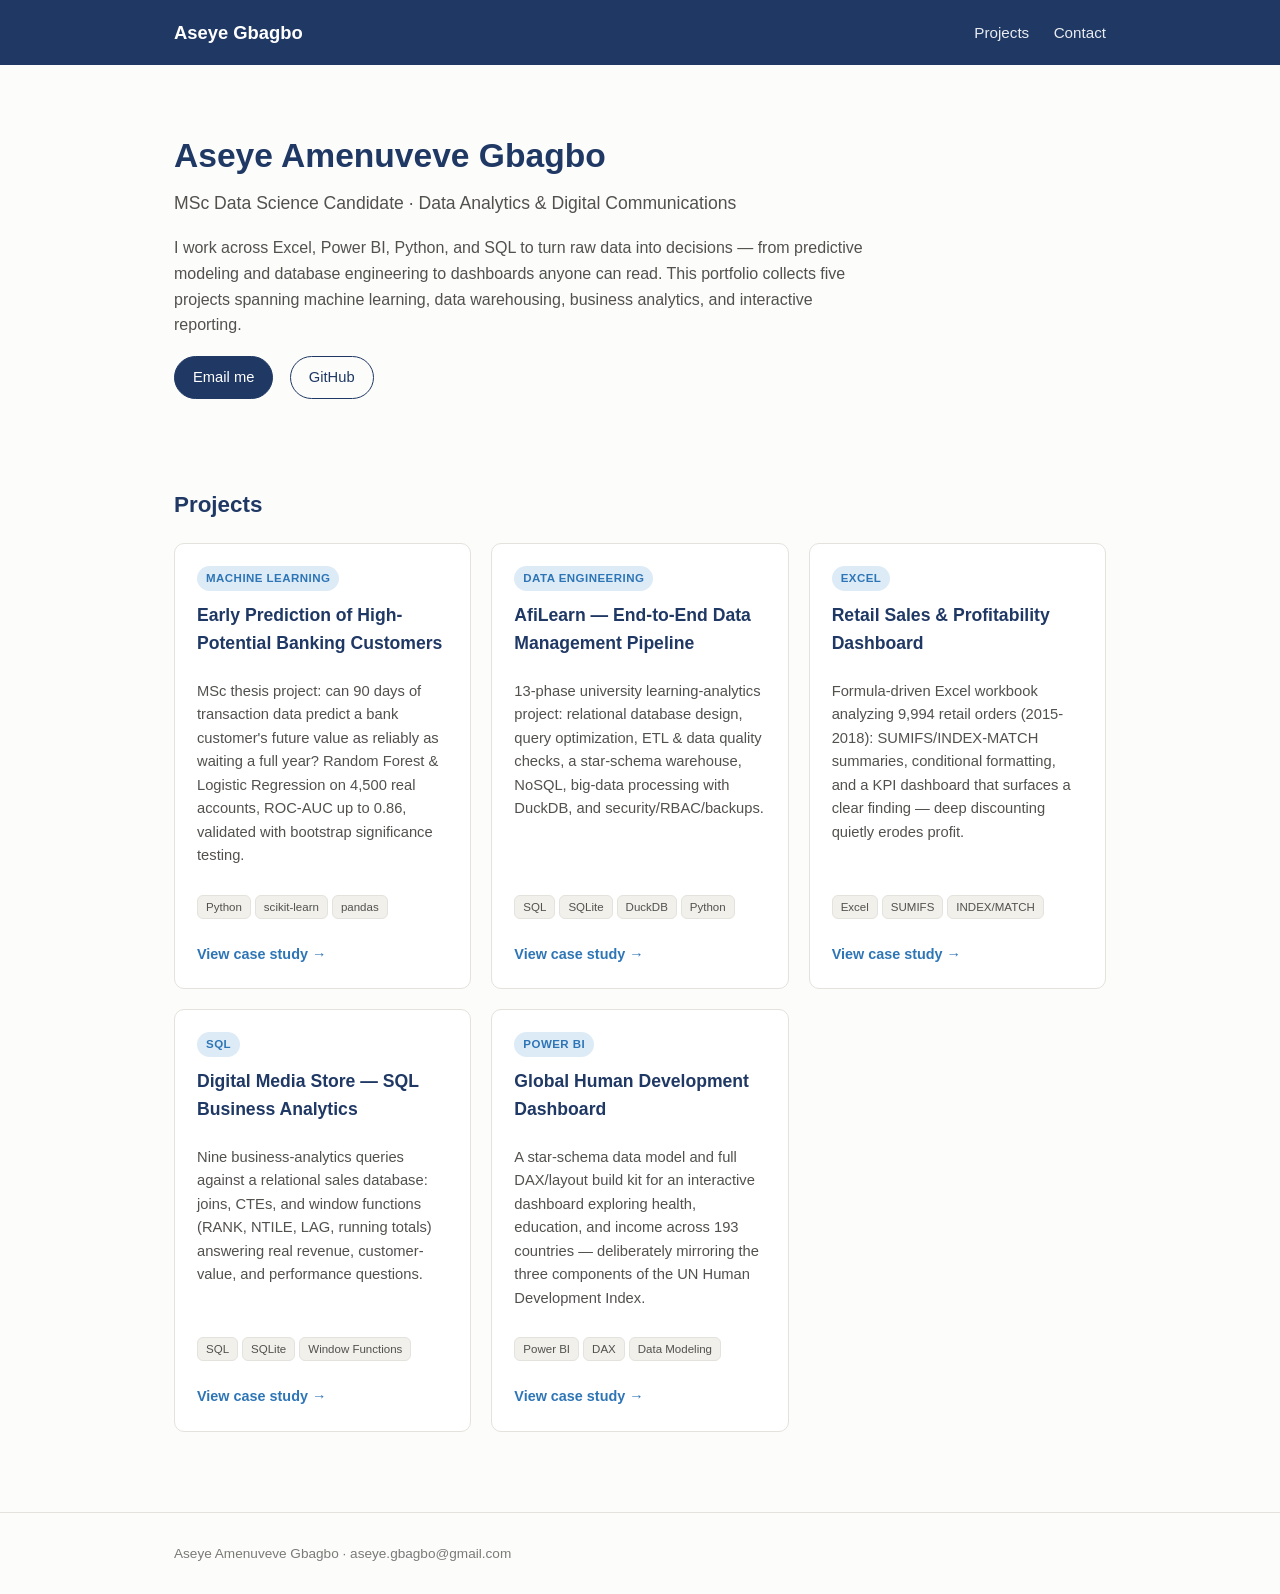
==== index.html @ aeea0f4e "Add files via upload Initial Portfolio" ====
<!DOCTYPE html>
<html lang="en">
<head>
<meta charset="UTF-8">
<meta name="viewport" content="width=device-width, initial-scale=1.0">
<title>Aseye Gbagbo — Data Analytics Portfolio</title>
<link rel="stylesheet" href="assets/style.css">
</head>
<body>

<header class="site-header">
  <div class="wrap">
    <a href="index.html" class="brand">Aseye Gbagbo</a>
    <nav>
      <a href="#projects">Projects</a>
      <a href="mailto:aseye.gbagbo@gmail.com">Contact</a>
    </nav>
  </div>
</header>

<div class="wrap">
  <section class="hero">
    <h1>Aseye Amenuveve Gbagbo</h1>
    <p class="subtitle">MSc Data Science Candidate · Data Analytics &amp; Digital Communications</p>
    <p class="lede">
      I work across Excel, Power BI, Python, and SQL to turn raw data into decisions —
      from predictive modeling and database engineering to dashboards anyone can read.
      This portfolio collects five projects spanning machine learning, data warehousing,
      business analytics, and interactive reporting.
    </p>
    <div class="links">
      <a class="primary" href="mailto:aseye.gbagbo@gmail.com">Email me</a>
      <a href="https://github.com/leesey15" target="_blank" rel="noopener">GitHub</a>
    </div>
  </section>

  <h2 class="section-title" id="projects">Projects</h2>
  <div class="project-grid">

    <a class="card" href="projects/msc-banking-prediction.html" style="text-decoration:none;">
      <span class="tag">Machine Learning</span>
      <h3>Early Prediction of High-Potential Banking Customers</h3>
      <p>MSc thesis project: can 90 days of transaction data predict a bank customer's future value as reliably as
      waiting a full year? Random Forest &amp; Logistic Regression on 4,500 real accounts, ROC-AUC up to 0.86,
      validated with bootstrap significance testing.</p>
      <div class="badges">
        <span class="badge">Python</span><span class="badge">scikit-learn</span><span class="badge">pandas</span>
      </div>
      <div class="cta">View case study →</div>
    </a>

    <a class="card" href="projects/afilearn-data-management.html" style="text-decoration:none;">
      <span class="tag">Data Engineering</span>
      <h3>AfiLearn — End-to-End Data Management Pipeline</h3>
      <p>13-phase university learning-analytics project: relational database design, query optimization, ETL
      &amp; data quality checks, a star-schema warehouse, NoSQL, big-data processing with DuckDB, and
      security/RBAC/backups.</p>
      <div class="badges">
        <span class="badge">SQL</span><span class="badge">SQLite</span><span class="badge">DuckDB</span><span class="badge">Python</span>
      </div>
      <div class="cta">View case study →</div>
    </a>

    <a class="card" href="projects/excel-retail-analysis.html" style="text-decoration:none;">
      <span class="tag">Excel</span>
      <h3>Retail Sales &amp; Profitability Dashboard</h3>
      <p>Formula-driven Excel workbook analyzing 9,994 retail orders (2015-2018): SUMIFS/INDEX-MATCH summaries,
      conditional formatting, and a KPI dashboard that surfaces a clear finding — deep discounting quietly
      erodes profit.</p>
      <div class="badges">
        <span class="badge">Excel</span><span class="badge">SUMIFS</span><span class="badge">INDEX/MATCH</span>
      </div>
      <div class="cta">View case study →</div>
    </a>

    <a class="card" href="projects/sql-chinook-analytics.html" style="text-decoration:none;">
      <span class="tag">SQL</span>
      <h3>Digital Media Store — SQL Business Analytics</h3>
      <p>Nine business-analytics queries against a relational sales database: joins, CTEs, and window functions
      (RANK, NTILE, LAG, running totals) answering real revenue, customer-value, and performance questions.</p>
      <div class="badges">
        <span class="badge">SQL</span><span class="badge">SQLite</span><span class="badge">Window Functions</span>
      </div>
      <div class="cta">View case study →</div>
    </a>

    <a class="card" href="projects/powerbi-development-dashboard.html" style="text-decoration:none;">
      <span class="tag">Power BI</span>
      <h3>Global Human Development Dashboard</h3>
      <p>A star-schema data model and full DAX/layout build kit for an interactive dashboard exploring health,
      education, and income across 193 countries — deliberately mirroring the three components of the UN
      Human Development Index.</p>
      <div class="badges">
        <span class="badge">Power BI</span><span class="badge">DAX</span><span class="badge">Data Modeling</span>
      </div>
      <div class="cta">View case study →</div>
    </a>

  </div>
</div>

<footer>
  <div class="wrap">
    Aseye Amenuveve Gbagbo · aseye.gbagbo@gmail.com
  </div>
</footer>

</body>
</html>
---- assets/style.css ----
:root {
  --navy: #1F3864;
  --blue: #2E75B6;
  --blue-light: #DDEBF7;
  --text-primary: #1a1a1a;
  --text-secondary: #52514e;
  --text-muted: #7a7a76;
  --surface: #fcfcfb;
  --surface-card: #ffffff;
  --border: #e4e2dc;
  --good: #1baf7a;
  --bad: #e34948;
  --radius: 10px;
  --max-width: 980px;
}

* { box-sizing: border-box; }

body {
  margin: 0;
  font-family: -apple-system, BlinkMacSystemFont, "Segoe UI", Arial, sans-serif;
  color: var(--text-primary);
  background: var(--surface);
  line-height: 1.6;
}

a { color: var(--blue); text-decoration: none; }
a:hover { text-decoration: underline; }

.wrap { max-width: var(--max-width); margin: 0 auto; padding: 0 24px; }

/* ---- Header / nav ---- */
header.site-header {
  background: var(--navy);
  color: white;
  padding: 18px 0;
}
header.site-header .wrap { display: flex; justify-content: space-between; align-items: center; flex-wrap: wrap; gap: 10px; }
header.site-header a { color: white; }
header.site-header .brand { font-weight: 700; font-size: 1.15rem; }
header.site-header nav a { margin-left: 20px; font-size: 0.95rem; opacity: 0.9; }
header.site-header nav a:hover { opacity: 1; text-decoration: none; border-bottom: 2px solid white; }

/* ---- Hero ---- */
.hero { padding: 64px 0 40px; }
.hero h1 { font-size: 2.1rem; margin: 0 0 6px; color: var(--navy); }
.hero .subtitle { font-size: 1.1rem; color: var(--text-secondary); margin: 0 0 18px; }
.hero p.lede { max-width: 700px; color: var(--text-secondary); }
.hero .links { margin-top: 18px; }
.hero .links a {
  display: inline-block; margin-right: 12px; padding: 9px 18px;
  border: 1px solid var(--navy); border-radius: 999px; font-size: 0.92rem; color: var(--navy);
}
.hero .links a.primary { background: var(--navy); color: white; }
.hero .links a:hover { text-decoration: none; opacity: 0.85; }

/* ---- Section titles ---- */
.section-title { font-size: 1.4rem; color: var(--navy); margin: 48px 0 20px; }

/* ---- Project cards grid ---- */
.project-grid { display: grid; grid-template-columns: repeat(auto-fit, minmax(280px, 1fr)); gap: 20px; padding-bottom: 40px; }
.card {
  background: var(--surface-card); border: 1px solid var(--border); border-radius: var(--radius);
  padding: 22px; display: flex; flex-direction: column; transition: box-shadow .15s, transform .15s;
}
.card:hover { box-shadow: 0 6px 20px rgba(31,56,100,0.12); transform: translateY(-2px); }
.card .tag { display: inline-block; font-size: 0.72rem; font-weight: 700; letter-spacing: 0.04em; text-transform: uppercase;
  color: var(--blue); background: var(--blue-light); padding: 3px 9px; border-radius: 999px; margin-bottom: 10px; width: fit-content; }
.card h3 { margin: 0 0 8px; font-size: 1.1rem; color: var(--navy); }
.card p { color: var(--text-secondary); font-size: 0.92rem; flex-grow: 1; }
.card .badges { margin: 10px 0; }
.card .badge { display: inline-block; font-size: 0.72rem; color: var(--text-secondary); background: #f1f0eb;
  border: 1px solid var(--border); border-radius: 6px; padding: 2px 8px; margin: 2px 4px 2px 0; }
.card .cta { margin-top: 12px; font-size: 0.9rem; font-weight: 600; }

/* ---- Project detail pages ---- */
main.project { padding: 40px 0 60px; }
main.project .back { display: inline-block; margin-bottom: 20px; font-size: 0.9rem; }
main.project h1 { color: var(--navy); font-size: 1.9rem; margin-bottom: 6px; }
main.project .meta { color: var(--text-muted); font-size: 0.92rem; margin-bottom: 24px; }
main.project .badges { margin-bottom: 24px; }
main.project .badge { display: inline-block; font-size: 0.78rem; color: var(--navy); background: var(--blue-light);
  border-radius: 6px; padding: 4px 10px; margin: 3px 6px 3px 0; font-weight: 600; }
main.project h2 { color: var(--navy); font-size: 1.25rem; margin-top: 36px; }
main.project img.figure { max-width: 100%; border: 1px solid var(--border); border-radius: 8px; margin: 14px 0; }
main.project .callout {
  background: var(--blue-light); border-left: 4px solid var(--blue); padding: 14px 18px; border-radius: 6px;
  margin: 20px 0; color: #1a3a5c; font-size: 0.95rem;
}
main.project .callout.warn { background: #fdecea; border-left-color: var(--bad); color: #7a2020; }
main.project table { border-collapse: collapse; width: 100%; margin: 16px 0; font-size: 0.88rem; }
main.project th, main.project td { border: 1px solid var(--border); padding: 7px 10px; text-align: left; }
main.project th { background: var(--navy); color: white; font-weight: 600; }
main.project tr:nth-child(even) td { background: #f7f7f5; }
main.project ul, main.project ol { color: var(--text-secondary); }
main.project code { background: #f1f0eb; padding: 1px 6px; border-radius: 4px; font-size: 0.85em; }
main.project pre { background: #1a1a19; color: #e8e6df; padding: 16px; border-radius: 8px; overflow-x: auto; font-size: 0.82rem; }
main.project pre code { background: none; color: inherit; padding: 0; }
.kpi-row { display: grid; grid-template-columns: repeat(auto-fit, minmax(140px, 1fr)); gap: 12px; margin: 20px 0; }
.kpi { background: var(--surface-card); border: 1px solid var(--border); border-radius: 8px; padding: 14px; text-align: center; }
.kpi .num { font-size: 1.5rem; font-weight: 700; color: var(--blue); }
.kpi .label { font-size: 0.78rem; color: var(--text-muted); }

footer { border-top: 1px solid var(--border); padding: 30px 0; margin-top: 40px; color: var(--text-muted); font-size: 0.85rem; }
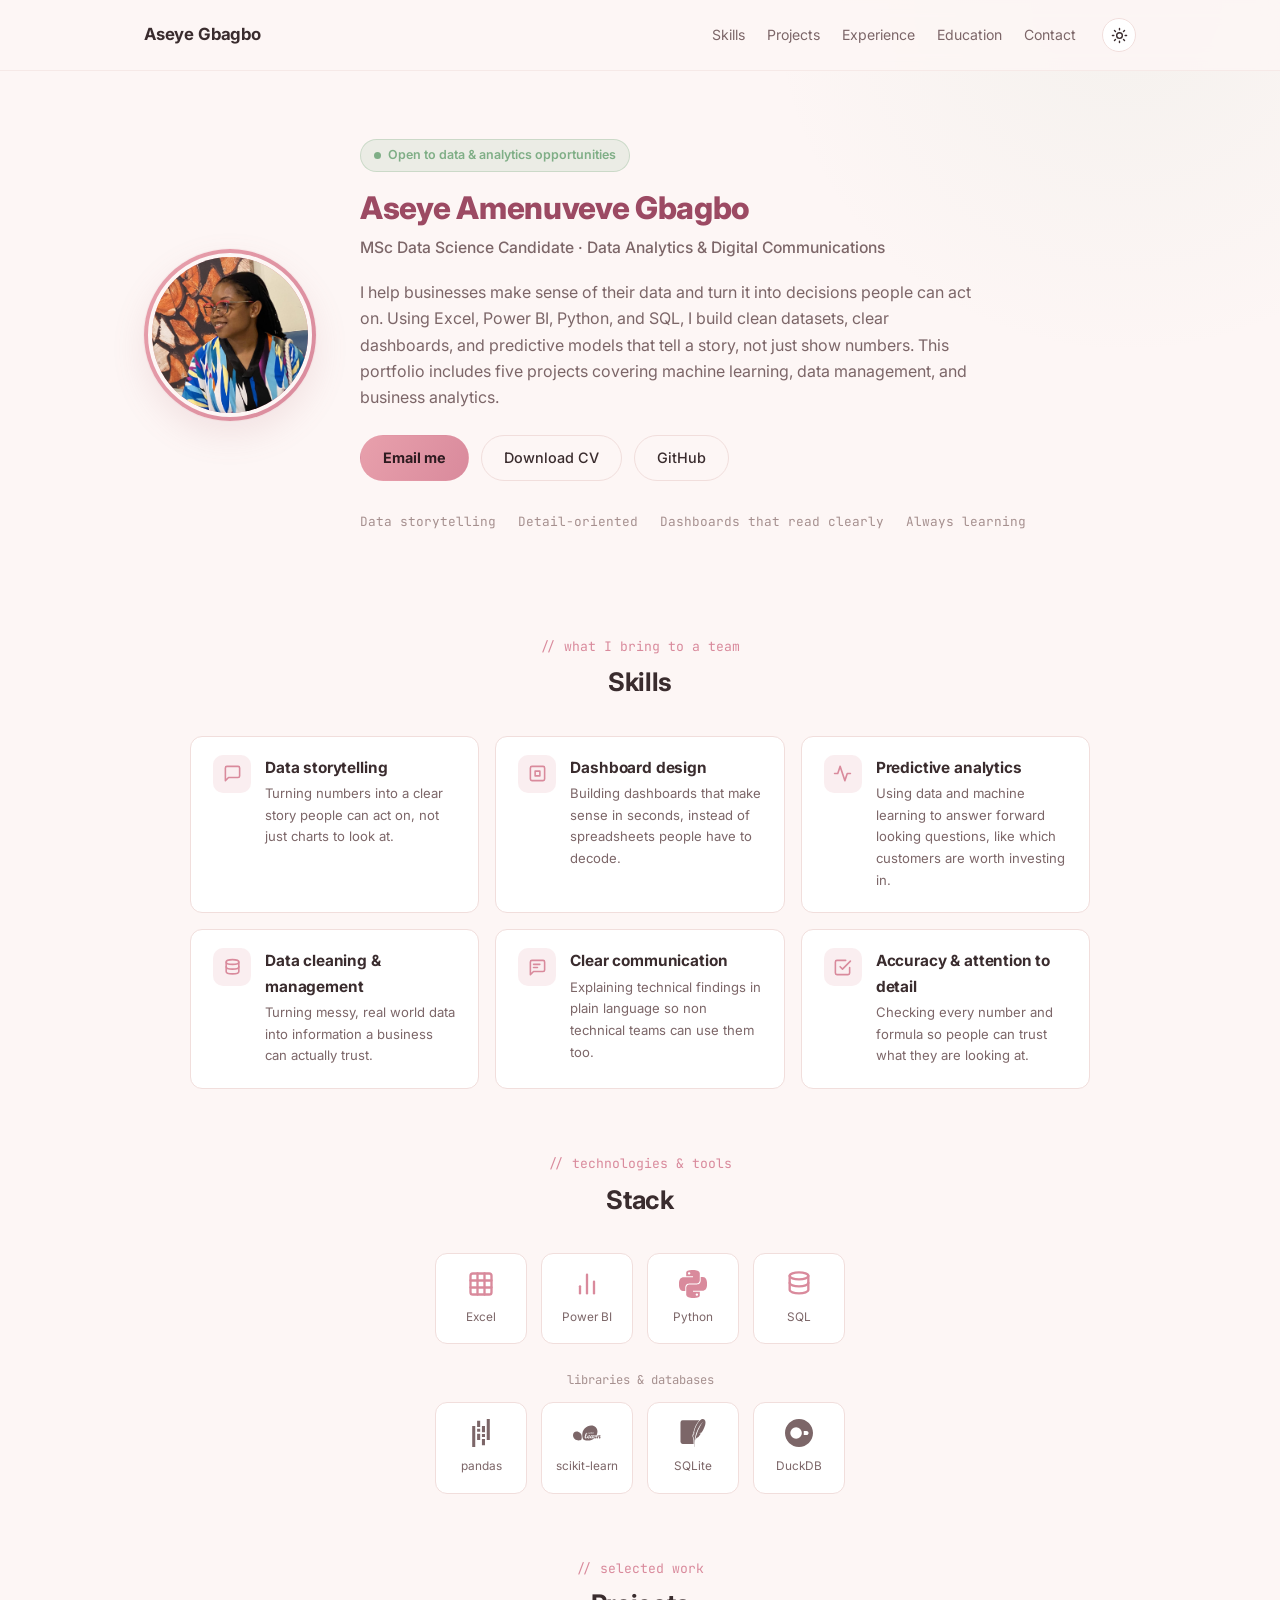
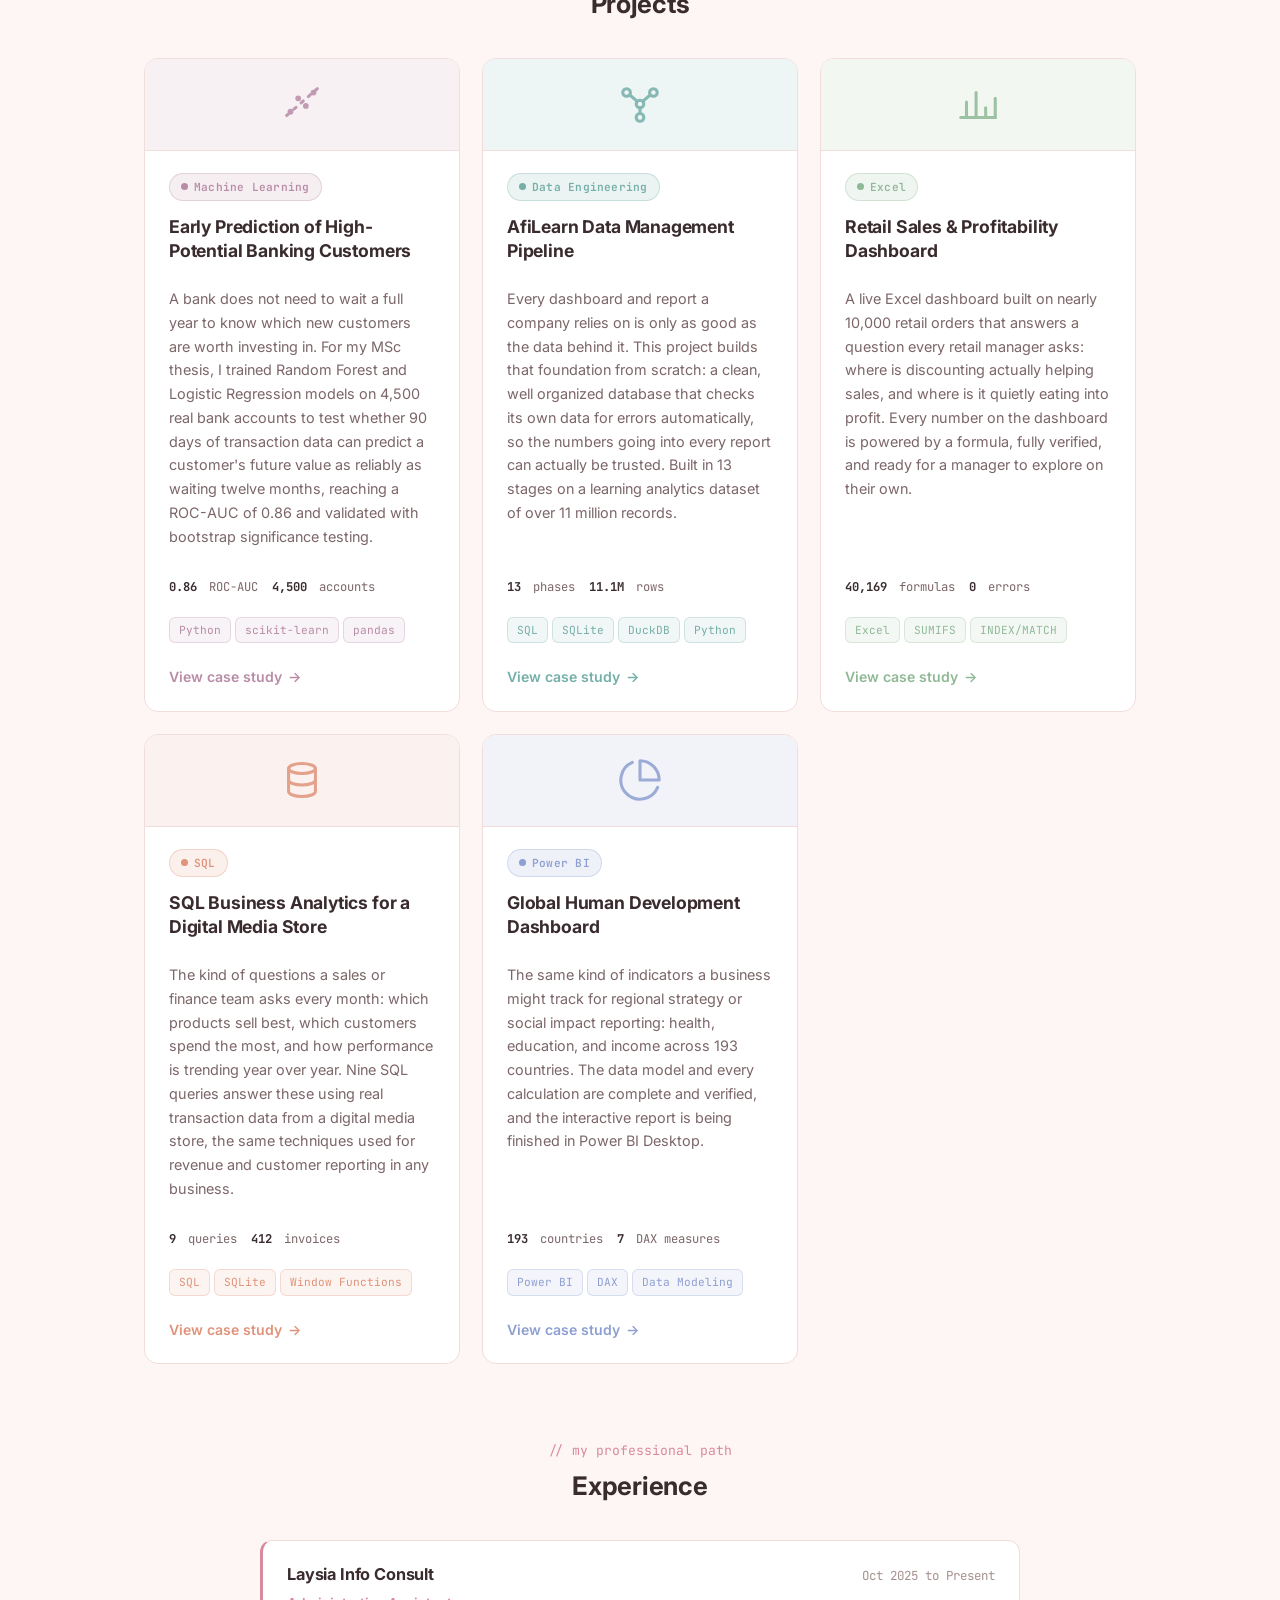
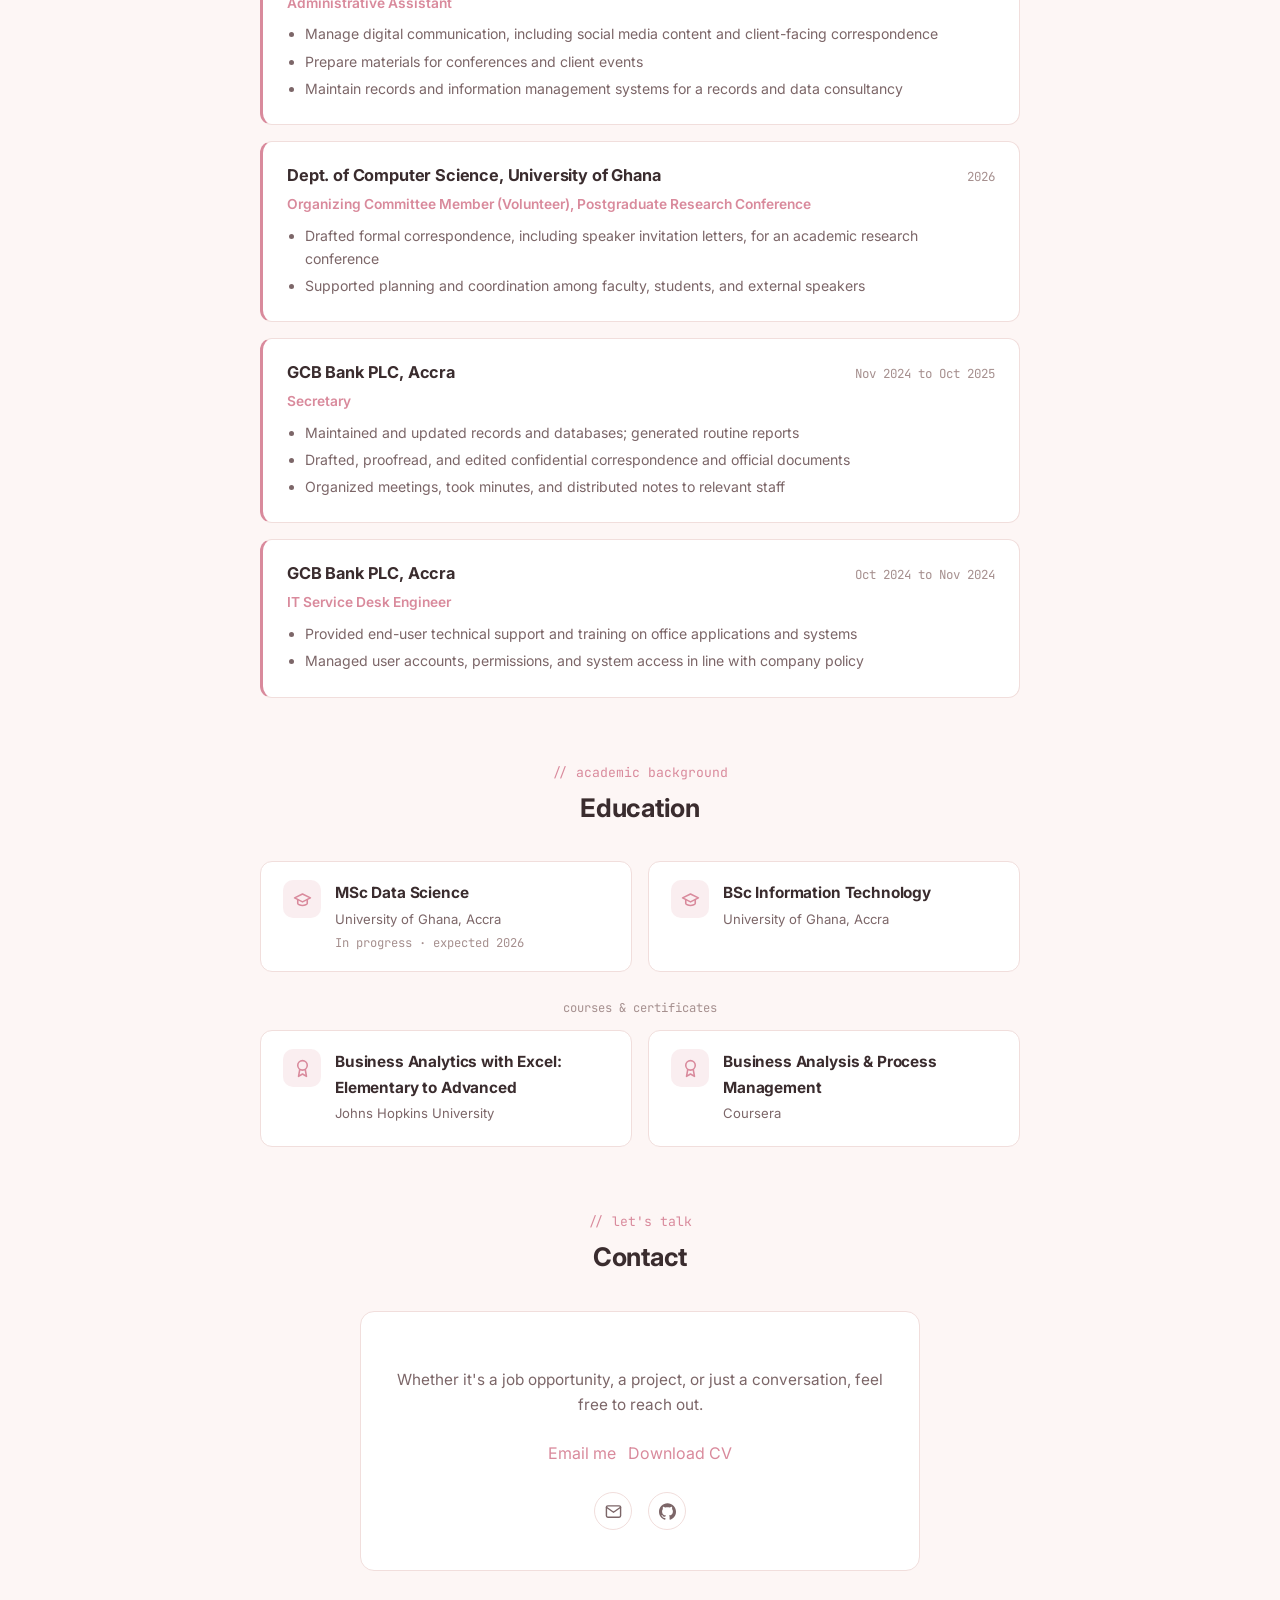
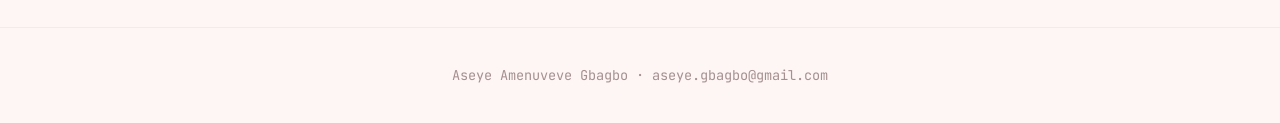
==== commit 6b67e7cc: "Add files via upload Updated page" ====
--- a/index.html
+++ b/index.html
@@ -3,8 +3,12 @@
 <head>
 <meta charset="UTF-8">
 <meta name="viewport" content="width=device-width, initial-scale=1.0">
-<title>Aseye Gbagbo — Data Analytics Portfolio</title>
+<title>Aseye Gbagbo · Data Analytics Portfolio</title>
+  <link rel="preconnect" href="https://fonts.googleapis.com">
+  <link rel="preconnect" href="https://fonts.gstatic.com" crossorigin>
+  <link href="https://fonts.googleapis.com/css2?family=JetBrains+Mono:wght@400;500;600;700&family=Inter:wght@400;500;600;700;800&display=swap" rel="stylesheet">
 <link rel="stylesheet" href="assets/style.css">
+<script src="assets/theme.js"></script>
 </head>
 <body>
 
@@ -12,97 +16,386 @@
   <div class="wrap">
     <a href="index.html" class="brand">Aseye Gbagbo</a>
     <nav>
+      <a href="#skills">Skills</a>
       <a href="#projects">Projects</a>
-      <a href="mailto:aseye.gbagbo@gmail.com">Contact</a>
+      <a href="#experience">Experience</a>
+      <a href="#education">Education</a>
+      <a href="#contact">Contact</a>
+      <button class="theme-toggle" type="button" aria-label="Toggle light and dark mode">
+        <svg class="icon-sun" viewBox="0 0 24 24" fill="none" stroke="currentColor" stroke-width="2" stroke-linecap="round" stroke-linejoin="round"><circle cx="12" cy="12" r="4"/><path d="M12 2v2M12 20v2M4.93 4.93l1.41 1.41M17.66 17.66l1.41 1.41M2 12h2M20 12h2M4.93 19.07l1.41-1.41M17.66 6.34l1.41-1.41"/></svg>
+        <svg class="icon-moon" viewBox="0 0 24 24" fill="none" stroke="currentColor" stroke-width="2" stroke-linecap="round" stroke-linejoin="round"><path d="M21 12.79A9 9 0 1 1 11.21 3 7 7 0 0 0 21 12.79z"/></svg>
+      </button>
     </nav>
   </div>
 </header>
 
 <div class="wrap">
   <section class="hero">
-    <h1>Aseye Amenuveve Gbagbo</h1>
-    <p class="subtitle">MSc Data Science Candidate · Data Analytics &amp; Digital Communications</p>
-    <p class="lede">
-      I work across Excel, Power BI, Python, and SQL to turn raw data into decisions —
-      from predictive modeling and database engineering to dashboards anyone can read.
-      This portfolio collects five projects spanning machine learning, data warehousing,
-      business analytics, and interactive reporting.
-    </p>
+    <div class="hero-photo-wrap">
+      <img src="assets/images/profile.jpg" alt="Portrait of Aseye Gbagbo">
+    </div>
+    <div class="hero-text">
+      <span class="pill"><span class="dot"></span>Open to data & analytics opportunities</span>
+      <h1>Aseye Amenuveve Gbagbo</h1>
+      <p class="subtitle">MSc Data Science Candidate · Data Analytics &amp; Digital Communications</p>
+      <p class="lede">
+        I help businesses make sense of their data and turn it into decisions people can act on.
+        Using Excel, Power BI, Python, and SQL, I build clean datasets, clear dashboards, and
+        predictive models that tell a story, not just show numbers. This portfolio includes five
+        projects covering machine learning, data management, and business analytics.
+      </p>
+      <div class="links">
+        <a class="primary" href="mailto:aseye.gbagbo@gmail.com">Email me</a>
+        <a href="assets/files/Aseye_Gbagbo_CV.pdf" target="_blank" rel="noopener">Download CV</a>
+        <a href="https://github.com/leesey15" target="_blank" rel="noopener">GitHub</a>
+      </div>
+      <div class="taglist">
+        <span>Data storytelling</span>
+        <span>Detail-oriented</span>
+        <span>Dashboards that read clearly</span>
+        <span>Always learning</span>
+      </div>
+    </div>
+  </section>
+
+  <div class="section-head" id="skills">
+    <p class="section-kicker">// what I bring to a team</p>
+    <h2 class="section-title">Skills</h2>
+  </div>
+  <div class="edu-grid" style="max-width:900px;">
+    <div class="edu-card">
+      <div class="edu-ico"><svg viewBox="0 0 24 24" fill="none" stroke="currentColor" stroke-width="2" stroke-linecap="round" stroke-linejoin="round"><path d="M21 15a2 2 0 0 1-2 2H7l-4 4V5a2 2 0 0 1 2-2h14a2 2 0 0 1 2 2z"/></svg></div>
+      <div>
+        <h3>Data storytelling</h3>
+        <div class="edu-sub">Turning numbers into a clear story people can act on, not just charts to look at.</div>
+      </div>
+    </div>
+    <div class="edu-card">
+      <div class="edu-ico"><svg viewBox="0 0 24 24" fill="none" stroke="currentColor" stroke-width="2" stroke-linecap="round" stroke-linejoin="round"><rect x="3" y="3" width="18" height="18" rx="2"/><path d="M9 9h6v6H9z"/></svg></div>
+      <div>
+        <h3>Dashboard design</h3>
+        <div class="edu-sub">Building dashboards that make sense in seconds, instead of spreadsheets people have to decode.</div>
+      </div>
+    </div>
+    <div class="edu-card">
+      <div class="edu-ico"><svg viewBox="0 0 24 24" fill="none" stroke="currentColor" stroke-width="2" stroke-linecap="round" stroke-linejoin="round"><path d="M22 12h-4l-3 9L9 3l-3 9H2"/></svg></div>
+      <div>
+        <h3>Predictive analytics</h3>
+        <div class="edu-sub">Using data and machine learning to answer forward looking questions, like which customers are worth investing in.</div>
+      </div>
+    </div>
+    <div class="edu-card">
+      <div class="edu-ico"><svg viewBox="0 0 24 24" fill="none" stroke="currentColor" stroke-width="2" stroke-linecap="round" stroke-linejoin="round"><ellipse cx="12" cy="5" rx="8" ry="3"/><path d="M4 5v6c0 1.66 3.58 3 8 3s8-1.34 8-3V5"/><path d="M4 11v6c0 1.66 3.58 3 8 3s8-1.34 8-3v-6"/></svg></div>
+      <div>
+        <h3>Data cleaning &amp; management</h3>
+        <div class="edu-sub">Turning messy, real world data into information a business can actually trust.</div>
+      </div>
+    </div>
+    <div class="edu-card">
+      <div class="edu-ico"><svg viewBox="0 0 24 24" fill="none" stroke="currentColor" stroke-width="2" stroke-linecap="round" stroke-linejoin="round"><path d="M21 15a2 2 0 0 1-2 2H7l-4 4V5a2 2 0 0 1 2-2h14a2 2 0 0 1 2 2z"/><line x1="7" y1="8" x2="15" y2="8"/><line x1="7" y1="12" x2="12" y2="12"/></svg></div>
+      <div>
+        <h3>Clear communication</h3>
+        <div class="edu-sub">Explaining technical findings in plain language so non technical teams can use them too.</div>
+      </div>
+    </div>
+    <div class="edu-card">
+      <div class="edu-ico"><svg viewBox="0 0 24 24" fill="none" stroke="currentColor" stroke-width="2" stroke-linecap="round" stroke-linejoin="round"><path d="M9 11l3 3L22 4"/><path d="M21 12v7a2 2 0 0 1-2 2H5a2 2 0 0 1-2-2V5a2 2 0 0 1 2-2h11"/></svg></div>
+      <div>
+        <h3>Accuracy &amp; attention to detail</h3>
+        <div class="edu-sub">Checking every number and formula so people can trust what they are looking at.</div>
+      </div>
+    </div>
+  </div>
+
+  <div class="section-head" id="stack">
+    <p class="section-kicker">// technologies &amp; tools</p>
+    <h2 class="section-title">Stack</h2>
+  </div>
+  <div class="stack-grid">
+    <div class="stack-item core">
+      <svg class="ico" viewBox="0 0 24 24" fill="none" stroke="currentColor" stroke-width="2" stroke-linecap="round" stroke-linejoin="round"><rect x="3" y="3" width="18" height="18" rx="2"/><line x1="3" y1="9" x2="21" y2="9"/><line x1="3" y1="15" x2="21" y2="15"/><line x1="9" y1="3" x2="9" y2="21"/><line x1="15" y1="3" x2="15" y2="21"/></svg>
+      <span>Excel</span>
+    </div>
+    <div class="stack-item core">
+      <svg class="ico" viewBox="0 0 24 24" fill="none" stroke="currentColor" stroke-width="2" stroke-linecap="round" stroke-linejoin="round"><line x1="18" y1="20" x2="18" y2="10"/><line x1="12" y1="20" x2="12" y2="4"/><line x1="6" y1="20" x2="6" y2="14"/></svg>
+      <span>Power BI</span>
+    </div>
+    <div class="stack-item core">
+      <svg class="ico" viewBox="0 0 24 24" fill="currentColor"><path d="M14.25.18l.9.2.73.26.59.3.45.32.34.34.25.34.16.33.1.3.04.26.02.2-.01.13V8.5l-.05.63-.13.55-.21.46-.26.38-.3.31-.33.25-.35.19-.35.14-.33.1-.3.07-.26.04-.21.02H8.77l-.69.05-.59.14-.5.22-.41.27-.33.32-.27.35-.2.36-.15.37-.1.35-.07.32-.04.27-.02.21v3.06H3.17l-.21-.03-.28-.07-.32-.12-.35-.18-.36-.26-.36-.36-.35-.46-.32-.59-.28-.73-.21-.88-.14-1.05-.05-1.23.06-1.22.16-1.04.24-.87.32-.71.36-.57.4-.44.42-.33.42-.24.4-.16.36-.1.32-.05.24-.01h.16l.06.01h8.16v-.83H6.18l-.01-2.75-.02-.37.05-.34.11-.31.17-.28.25-.26.31-.23.38-.2.44-.18.51-.15.58-.12.64-.1.71-.06.77-.04.84-.02 1.27.05zm-6.3 1.98l-.23.33-.08.41.08.41.23.34.33.22.41.09.41-.09.33-.22.23-.34.08-.41-.08-.41-.23-.33-.33-.22-.41-.09-.41.09zm13.09 3.95l.28.06.32.12.35.18.36.27.36.35.35.47.32.59.28.73.21.88.14 1.04.05 1.23-.06 1.23-.16 1.04-.24.86-.32.71-.36.57-.4.45-.42.33-.42.24-.4.16-.36.09-.32.05-.24.02-.16-.01h-8.22v.82h5.84l.01 2.76.02.36-.05.34-.11.31-.17.29-.25.25-.31.24-.38.2-.44.17-.51.15-.58.13-.64.09-.71.07-.77.04-.84.01-1.27-.04-1.07-.14-.9-.2-.73-.25-.59-.3-.45-.33-.34-.34-.25-.34-.16-.33-.1-.3-.04-.25-.02-.2.01-.13v-5.34l.05-.64.13-.54.21-.46.26-.38.3-.32.33-.24.35-.2.35-.14.33-.1.3-.06.26-.04.21-.02.13-.01h5.84l.69-.05.59-.14.5-.21.41-.28.33-.32.27-.35.2-.36.15-.36.1-.35.07-.32.04-.28.02-.21V6.07h2.09l.14.01zm-6.47 14.25l-.23.33-.08.41.08.41.23.33.33.23.41.08.41-.08.33-.23.23-.33.08-.41-.08-.41-.23-.33-.33-.23-.41-.08-.41.08z"/></svg>
+      <span>Python</span>
+    </div>
+    <div class="stack-item core">
+      <svg class="ico" viewBox="0 0 24 24" fill="none" stroke="currentColor" stroke-width="2" stroke-linecap="round" stroke-linejoin="round"><ellipse cx="12" cy="5" rx="8" ry="3"/><path d="M4 5v6c0 1.66 3.58 3 8 3s8-1.34 8-3V5"/><path d="M4 11v6c0 1.66 3.58 3 8 3s8-1.34 8-3v-6"/></svg>
+      <span>SQL</span>
+    </div>
+  </div>
+  <p class="stack-row-label">libraries &amp; databases</p>
+  <div class="stack-grid">
+    <div class="stack-item">
+      <svg class="ico" viewBox="0 0 24 24" fill="currentColor"><path d="M16.922 0h2.623v18.104h-2.623zm-4.126 12.94h2.623v2.57h-2.623zm0-7.037h2.623v5.446h-2.623zm0 11.197h2.623v5.446h-2.623zM4.456 5.896h2.622V24H4.455zm4.213 2.559h2.623v2.57H8.67zm0 4.151h2.623v5.447H8.67zm0-11.187h2.623v5.446H8.67Z"/></svg>
+      <span>pandas</span>
+    </div>
+    <div class="stack-item">
+      <svg class="ico" viewBox="0 0 24 24" fill="currentColor"><path d="M15.601 5.53c-1.91.035-3.981.91-5.63 2.56-2.93 2.93-2.083 8.53-1.088 9.525.805.804 6.595 1.843 9.526-1.088a9.74 9.74 0 0 0 .584-.643c.043-.292.205-.66.489-1.106a1.848 1.848 0 0 1-.537.176c-.144.265-.37.55-.676.855-.354.335-.607.554-.76.656a.795.795 0 0 1-.437.152c-.35 0-.514-.308-.494-.924-.22.316-.425.549-.612.7a.914.914 0 0 1-.578.224c-.194 0-.36-.09-.496-.273a1.03 1.03 0 0 1-.193-.507 4.016 4.016 0 0 1-.726.583c-.224.132-.47.197-.74.197-.3 0-.543-.096-.727-.288a.978.978 0 0 1-.257-.524v.004c-.3.276-.564.48-.79.611a1.295 1.295 0 0 1-.649.197.693.693 0 0 1-.571-.275c-.145-.183-.218-.43-.218-.739 0-.464.101-1.02.302-1.67.201-.65.445-1.25.733-1.797l.842-.312a.21.21 0 0 1 .06-.013c.063 0 .116.047.157.14.04.095.061.221.061.38 0 .451-.104.888-.312 1.31-.207.422-.532.873-.974 1.352-.018.23-.027.388-.027.474 0 .193.036.345.106.458.071.113.165.169.282.169a.71.71 0 0 0 .382-.13c.132-.084.333-.26.602-.523.028-.418.187-.798.482-1.142.324-.38.685-.569 1.08-.569.206 0 .37.054.494.16a.524.524 0 0 1 .186.417c0 .458-.486.829-1.459 1.114.088.43.32.646.693.646a.807.807 0 0 0 .417-.117c.129-.076.321-.243.575-.497.032-.252.118-.495.259-.728.182-.3.416-.544.701-.73.285-.185.537-.278.756-.278.276 0 .47.127.58.381l.677-.374h.186l-.292.971c-.15.488-.226.823-.226 1.004 0 .19.067.285.202.285.086 0 .181-.045.285-.137.104-.092.25-.232.437-.42v.001c.143-.155.274-.32.392-.494-.19-.084-.285-.21-.285-.375 0-.17.058-.352.174-.545.116-.194.275-.29.479-.29.172 0 .258.088.258.265 0 .139-.05.338-.149.596.367-.04.687-.32.961-.842l.228-.01c1.059-2.438.828-5.075-.83-6.732-1.019-1.02-2.408-1.5-3.895-1.471zm4.725 8.203a8.938 8.938 0 0 1-1.333 2.151 1.09 1.09 0 0 0-.012.147c0 .168.047.309.14.423.092.113.206.17.34.17.296 0 .714-.264 1.254-.787-.001.04-.003.08-.003.121 0 .146.012.368.036.666l.733-.172c0-.2.003-.357.01-.474.01-.157.033-.33.066-.517.02-.11.07-.216.152-.315l.186-.216a5.276 5.276 0 0 1 .378-.397c.062-.055.116-.099.162-.13a.26.26 0 0 1 .123-.046c.055 0 .083.035.083.106 0 .07-.052.236-.156.497-.194.486-.292.848-.292 1.084 0 .175.046.314.136.418a.45.45 0 0 0 .358.155c.365 0 .803-.269 1.313-.808v-.381c-.361.426-.623.64-.784.64-.109 0-.163-.067-.163-.2 0-.1.065-.316.195-.65.19-.486.285-.836.285-1.048a.464.464 0 0 0-.112-.319.36.36 0 0 0-.282-.127c-.165 0-.354.077-.567.233-.213.156-.5.436-.863.84.053-.262.165-.622.335-1.08l-.809.156a6.54 6.54 0 0 0-.399 1.074c-.04.156-.07.316-.092.48a7.447 7.447 0 0 1-.49.45.38.38 0 0 1-.229.08.208.208 0 0 1-.174-.082.352.352 0 0 1-.064-.222c0-.1.019-.214.056-.343.038-.13.12-.373.249-.731l.308-.849zm-17.21-2.927c-.863-.016-1.67.263-2.261.854-1.352 1.352-1.07 3.827.631 5.527 1.7 1.701 4.95 1.21 5.527.632.467-.466 1.07-3.827-.631-5.527-.957-.957-2.158-1.465-3.267-1.486zm12.285.358h.166v.21H15.4zm.427 0h.166v.865l.46-.455h.195l-.364.362.428.684h-.198l-.357-.575-.164.166v.41h-.166zm1.016 0h.166v.21h-.166zm.481.122h.166v.288h.172v.135h-.172v.717c0 .037.006.062.02.075.012.013.037.02.074.02a.23.23 0 0 0 .078-.01v.141a.802.802 0 0 1-.136.014.23.23 0 0 1-.15-.043.15.15 0 0 1-.052-.123v-.79h-.141v-.136h.141zm-3.562.258c.081 0 .15.012.207.038.057.024.1.061.13.11s.045.106.045.173h-.176c-.006-.111-.075-.167-.208-.167a.285.285 0 0 0-.164.041.134.134 0 0 0-.06.117c0 .035.015.065.045.088.03.024.08.044.15.06l.16.039a.47.47 0 0 1 .224.105c.047.046.07.108.07.186a.3.3 0 0 1-.052.175.327.327 0 0 1-.152.116.585.585 0 0 1-.226.041c-.136 0-.24-.03-.309-.088-.069-.059-.105-.149-.109-.269h.176c.004.037.01.065.017.084a.166.166 0 0 0 .034.054c.044.043.112.065.204.065a.31.31 0 0 0 .177-.045.139.139 0 0 0 .067-.119.116.116 0 0 0-.038-.09.287.287 0 0 0-.124-.055l-.156-.038a1.248 1.248 0 0 1-.159-.05.359.359 0 0 1-.098-.061.22.22 0 0 1-.058-.083.32.32 0 0 1-.016-.108c0-.096.036-.174.109-.232a.45.45 0 0 1 .29-.087zm1.035 0a.46.46 0 0 1 .202.043.351.351 0 0 1 .187.212.577.577 0 0 1 .023.126h-.168a.256.256 0 0 0-.078-.168.242.242 0 0 0-.17-.06.248.248 0 0 0-.155.05.306.306 0 0 0-.1.144.662.662 0 0 0-.034.224.58.58 0 0 0 .035.214.299.299 0 0 0 .101.135.261.261 0 0 0 .157.048c.142 0 .227-.084.256-.252h.167a.519.519 0 0 1-.065.22.35.35 0 0 1-.146.138.464.464 0 0 1-.216.048.448.448 0 0 1-.246-.066.441.441 0 0 1-.161-.192.703.703 0 0 1-.057-.293c0-.085.01-.163.032-.233a.522.522 0 0 1 .095-.182.403.403 0 0 1 .15-.117.453.453 0 0 1 .191-.04zm.603.03h.166v1.046H15.4zm1.443 0h.166v1.046h-.166zm-5.05.618c-.08 0-.2.204-.356.611-.155.407-.308.977-.459 1.71.281-.312.509-.662.683-1.05.175-.387.262-.72.262-.999a.455.455 0 0 0-.036-.197c-.025-.05-.056-.075-.093-.075zm4.662 1.797c-.221 0-.431.188-.629.563-.197.376-.296.722-.296 1.038 0 .12.029.216.088.29a.273.273 0 0 0 .223.111c.221 0 .43-.188.625-.565.196-.377.294-.725.294-1.043a.457.457 0 0 0-.083-.29.269.269 0 0 0-.222-.104zm-2.848.007c-.146 0-.285.11-.417.333-.133.222-.2.51-.2.866.566-.159.849-.452.849-.881 0-.212-.077-.318-.232-.318Z"/></svg>
+      <span>scikit-learn</span>
+    </div>
+    <div class="stack-item">
+      <svg class="ico" viewBox="0 0 24 24" fill="currentColor"><path d="M21.678.521c-1.032-.92-2.28-.55-3.513.544a8.71 8.71 0 0 0-.547.535c-2.109 2.237-4.066 6.38-4.674 9.544.237.48.422 1.093.544 1.561a13.044 13.044 0 0 1 .164.703s-.019-.071-.096-.296l-.05-.146a1.689 1.689 0 0 0-.033-.08c-.138-.32-.518-.995-.686-1.289-.143.423-.27.818-.376 1.176.484.884.778 2.4.778 2.4s-.025-.099-.147-.442c-.107-.303-.644-1.244-.772-1.464-.217.804-.304 1.346-.226 1.478.152.256.296.698.422 1.186.286 1.1.485 2.44.485 2.44l.017.224a22.41 22.41 0 0 0 .056 2.748c.095 1.146.273 2.13.5 2.657l.155-.084c-.334-1.038-.47-2.399-.41-3.967.09-2.398.642-5.29 1.661-8.304 1.723-4.55 4.113-8.201 6.3-9.945-1.993 1.8-4.692 7.63-5.5 9.788-.904 2.416-1.545 4.684-1.931 6.857.666-2.037 2.821-2.912 2.821-2.912s1.057-1.304 2.292-3.166c-.74.169-1.955.458-2.362.629-.6.251-.762.337-.762.337s1.945-1.184 3.613-1.72C21.695 7.9 24.195 2.767 21.678.521m-18.573.543A1.842 1.842 0 0 0 1.27 2.9v16.608a1.84 1.84 0 0 0 1.835 1.834h9.418a22.953 22.953 0 0 1-.052-2.707c-.006-.062-.011-.141-.016-.2a27.01 27.01 0 0 0-.473-2.378c-.121-.47-.275-.898-.369-1.057-.116-.197-.098-.31-.097-.432 0-.12.015-.245.037-.386a9.98 9.98 0 0 1 .234-1.045l.217-.028c-.017-.035-.014-.065-.031-.097l-.041-.381a32.8 32.8 0 0 1 .382-1.194l.2-.019c-.008-.016-.01-.038-.018-.053l-.043-.316c.63-3.28 2.587-7.443 4.8-9.791.066-.069.133-.128.198-.194Z"/></svg>
+      <span>SQLite</span>
+    </div>
+    <div class="stack-item">
+      <svg class="ico" viewBox="0 0 24 24" fill="currentColor"><path d="M12 0C5.363 0 0 5.363 0 12s5.363 12 12 12 12-5.363 12-12S18.637 0 12 0zM9.502 7.03a4.974 4.974 0 0 1 4.97 4.97 4.974 4.974 0 0 1-4.97 4.97A4.974 4.974 0 0 1 4.532 12a4.974 4.974 0 0 1 4.97-4.97zm6.563 3.183h2.351c.98 0 1.787.782 1.787 1.762s-.807 1.789-1.787 1.789h-2.351v-3.551z"/></svg>
+      <span>DuckDB</span>
+    </div>
+  </div>
+
+  <div class="section-head" id="projects">
+    <p class="section-kicker">// selected work</p>
+    <h2 class="section-title">Projects</h2>
+  </div>
+  <div class="project-grid">
+
+    <a class="card accent-ml" href="projects/msc-banking-prediction.html" style="text-decoration:none;">
+      <div class="card-visual">
+        <svg viewBox="0 0 24 24" fill="none" stroke="currentColor" stroke-width="1.6" stroke-linecap="round" stroke-linejoin="round">
+          <path d="M4 18L20 4" stroke-dasharray="1.5 3.5"/>
+          <circle cx="6" cy="16" r="1.5" fill="currentColor" stroke="none"/><circle cx="10" cy="9" r="1.5" fill="currentColor" stroke="none"/>
+          <circle cx="14" cy="13" r="1.5" fill="currentColor" stroke="none"/><circle cx="18" cy="6" r="1.5" fill="currentColor" stroke="none"/>
+        </svg>
+      </div>
+      <div class="card-body">
+      <span class="tag">Machine Learning</span>
+      <h3>Early Prediction of High-Potential Banking Customers</h3>
+      <p>A bank does not need to wait a full year to know which new customers are worth investing in. For my
+      MSc thesis, I trained Random Forest and Logistic Regression models on 4,500 real bank accounts to test
+      whether 90 days of transaction data can predict a customer's future value as reliably as waiting twelve
+      months, reaching a ROC-AUC of 0.86 and validated with bootstrap significance testing.</p>
+      <div class="stat-row">
+        <span class="stat"><b>0.86</b>&nbsp;ROC-AUC</span>
+        <span class="stat"><b>4,500</b>&nbsp;accounts</span>
+      </div>
+      <div class="badges">
+        <span class="badge">Python</span><span class="badge">scikit-learn</span><span class="badge">pandas</span>
+      </div>
+      <div class="cta">View case study</div>
+      </div>
+    </a>
+
+    <a class="card accent-dataeng" href="projects/afilearn-data-management.html" style="text-decoration:none;">
+      <div class="card-visual">
+        <svg viewBox="0 0 24 24" fill="none" stroke="currentColor" stroke-width="1.6" stroke-linecap="round" stroke-linejoin="round">
+          <circle cx="5" cy="6" r="2"/><circle cx="19" cy="6" r="2"/><circle cx="12" cy="12" r="2"/><circle cx="12" cy="19" r="2"/>
+          <path d="M6.7 7.3L10.6 10.6M17.3 7.3L13.4 10.6M12 14V17"/>
+        </svg>
+      </div>
+      <div class="card-body">
+      <span class="tag">Data Engineering</span>
+      <h3>AfiLearn Data Management Pipeline</h3>
+      <p>Every dashboard and report a company relies on is only as good as the data behind it. This project
+      builds that foundation from scratch: a clean, well organized database that checks its own data for
+      errors automatically, so the numbers going into every report can actually be trusted. Built in 13
+      stages on a learning analytics dataset of over 11 million records.</p>
+      <div class="stat-row">
+        <span class="stat"><b>13</b>&nbsp;phases</span>
+        <span class="stat"><b>11.1M</b>&nbsp;rows</span>
+      </div>
+      <div class="badges">
+        <span class="badge">SQL</span><span class="badge">SQLite</span><span class="badge">DuckDB</span><span class="badge">Python</span>
+      </div>
+      <div class="cta">View case study</div>
+      </div>
+    </a>
+
+    <a class="card accent-excel" href="projects/excel-retail-analysis.html" style="text-decoration:none;">
+      <div class="card-visual">
+        <svg viewBox="0 0 24 24" fill="none" stroke="currentColor" stroke-width="1.6" stroke-linecap="round" stroke-linejoin="round">
+          <line x1="3" y1="19" x2="21" y2="19"/><line x1="6" y1="19" x2="6" y2="11"/><line x1="11" y1="19" x2="11" y2="6"/><line x1="16" y1="19" x2="16" y2="14"/><line x1="21" y1="19" x2="21" y2="9"/>
+        </svg>
+      </div>
+      <div class="card-body">
+      <span class="tag">Excel</span>
+      <h3>Retail Sales &amp; Profitability Dashboard</h3>
+      <p>A live Excel dashboard built on nearly 10,000 retail orders that answers a question every retail
+      manager asks: where is discounting actually helping sales, and where is it quietly eating into profit.
+      Every number on the dashboard is powered by a formula, fully verified, and ready for a manager to
+      explore on their own.</p>
+      <div class="stat-row">
+        <span class="stat"><b>40,169</b>&nbsp;formulas</span>
+        <span class="stat"><b>0</b>&nbsp;errors</span>
+      </div>
+      <div class="badges">
+        <span class="badge">Excel</span><span class="badge">SUMIFS</span><span class="badge">INDEX/MATCH</span>
+      </div>
+      <div class="cta">View case study</div>
+      </div>
+    </a>
+
+    <a class="card accent-sql" href="projects/sql-chinook-analytics.html" style="text-decoration:none;">
+      <div class="card-visual">
+        <svg viewBox="0 0 24 24" fill="none" stroke="currentColor" stroke-width="1.6" stroke-linecap="round" stroke-linejoin="round">
+          <ellipse cx="12" cy="6" rx="7" ry="2.6"/><path d="M5 6v6c0 1.4 3.1 2.6 7 2.6s7-1.2 7-2.6V6"/><path d="M5 12v6c0 1.4 3.1 2.6 7 2.6s7-1.2 7-2.6v-6"/>
+        </svg>
+      </div>
+      <div class="card-body">
+      <span class="tag">SQL</span>
+      <h3>SQL Business Analytics for a Digital Media Store</h3>
+      <p>The kind of questions a sales or finance team asks every month: which products sell best, which
+      customers spend the most, and how performance is trending year over year. Nine SQL queries answer these
+      using real transaction data from a digital media store, the same techniques used for revenue and
+      customer reporting in any business.</p>
+      <div class="stat-row">
+        <span class="stat"><b>9</b>&nbsp;queries</span>
+        <span class="stat"><b>412</b>&nbsp;invoices</span>
+      </div>
+      <div class="badges">
+        <span class="badge">SQL</span><span class="badge">SQLite</span><span class="badge">Window Functions</span>
+      </div>
+      <div class="cta">View case study</div>
+      </div>
+    </a>
+
+    <a class="card accent-pbi" href="projects/powerbi-development-dashboard.html" style="text-decoration:none;">
+      <div class="card-visual">
+        <svg viewBox="0 0 24 24" fill="none" stroke="currentColor" stroke-width="1.6" stroke-linecap="round" stroke-linejoin="round">
+          <path d="M21.21 15.89A10 10 0 1 1 8 2.83"/><path d="M22 12A10 10 0 0 0 12 2v10z"/>
+        </svg>
+      </div>
+      <div class="card-body">
+      <span class="tag">Power BI</span>
+      <h3>Global Human Development Dashboard</h3>
+      <p>The same kind of indicators a business might track for regional strategy or social impact reporting:
+      health, education, and income across 193 countries. The data model and every calculation are complete
+      and verified, and the interactive report is being finished in Power BI Desktop.</p>
+      <div class="stat-row">
+        <span class="stat"><b>193</b>&nbsp;countries</span>
+        <span class="stat"><b>7</b>&nbsp;DAX measures</span>
+      </div>
+      <div class="badges">
+        <span class="badge">Power BI</span><span class="badge">DAX</span><span class="badge">Data Modeling</span>
+      </div>
+      <div class="cta">View case study</div>
+      </div>
+    </a>
+
+  </div>
+
+  <div class="section-head" id="experience">
+    <p class="section-kicker">// my professional path</p>
+    <h2 class="section-title">Experience</h2>
+  </div>
+  <div class="timeline">
+
+    <div class="tl-item">
+      <div class="tl-top">
+        <h3>Laysia Info Consult</h3>
+        <span class="tl-dates">Oct 2025 to Present</span>
+      </div>
+      <div class="tl-role">Administrative Assistant</div>
+      <ul>
+        <li>Manage digital communication, including social media content and client-facing correspondence</li>
+        <li>Prepare materials for conferences and client events</li>
+        <li>Maintain records and information management systems for a records and data consultancy</li>
+      </ul>
+    </div>
+
+    <div class="tl-item">
+      <div class="tl-top">
+        <h3>Dept. of Computer Science, University of Ghana</h3>
+        <span class="tl-dates">2026</span>
+      </div>
+      <div class="tl-role">Organizing Committee Member (Volunteer), Postgraduate Research Conference</div>
+      <ul>
+        <li>Drafted formal correspondence, including speaker invitation letters, for an academic research conference</li>
+        <li>Supported planning and coordination among faculty, students, and external speakers</li>
+      </ul>
+    </div>
+
+    <div class="tl-item">
+      <div class="tl-top">
+        <h3>GCB Bank PLC, Accra</h3>
+        <span class="tl-dates">Nov 2024 to Oct 2025</span>
+      </div>
+      <div class="tl-role">Secretary</div>
+      <ul>
+        <li>Maintained and updated records and databases; generated routine reports</li>
+        <li>Drafted, proofread, and edited confidential correspondence and official documents</li>
+        <li>Organized meetings, took minutes, and distributed notes to relevant staff</li>
+      </ul>
+    </div>
+
+    <div class="tl-item">
+      <div class="tl-top">
+        <h3>GCB Bank PLC, Accra</h3>
+        <span class="tl-dates">Oct 2024 to Nov 2024</span>
+      </div>
+      <div class="tl-role">IT Service Desk Engineer</div>
+      <ul>
+        <li>Provided end-user technical support and training on office applications and systems</li>
+        <li>Managed user accounts, permissions, and system access in line with company policy</li>
+      </ul>
+    </div>
+
+  </div>
+
+  <div class="section-head" id="education">
+    <p class="section-kicker">// academic background</p>
+    <h2 class="section-title">Education</h2>
+  </div>
+  <div class="edu-grid">
+    <div class="edu-card">
+      <div class="edu-ico"><svg viewBox="0 0 24 24" fill="none" stroke="currentColor" stroke-width="2" stroke-linecap="round" stroke-linejoin="round"><path d="M22 10L12 5 2 10l10 5 10-5z"/><path d="M6 12v5c0 1 3 2.5 6 2.5s6-1.5 6-2.5v-5"/></svg></div>
+      <div>
+        <h3>MSc Data Science</h3>
+        <div class="edu-sub">University of Ghana, Accra</div>
+        <div class="edu-date">In progress · expected 2026</div>
+      </div>
+    </div>
+    <div class="edu-card">
+      <div class="edu-ico"><svg viewBox="0 0 24 24" fill="none" stroke="currentColor" stroke-width="2" stroke-linecap="round" stroke-linejoin="round"><path d="M22 10L12 5 2 10l10 5 10-5z"/><path d="M6 12v5c0 1 3 2.5 6 2.5s6-1.5 6-2.5v-5"/></svg></div>
+      <div>
+        <h3>BSc Information Technology</h3>
+        <div class="edu-sub">University of Ghana, Accra</div>
+      </div>
+    </div>
+  </div>
+
+  <p class="stack-row-label">courses &amp; certificates</p>
+  <div class="edu-grid">
+    <div class="edu-card">
+      <div class="edu-ico"><svg viewBox="0 0 24 24" fill="none" stroke="currentColor" stroke-width="2" stroke-linecap="round" stroke-linejoin="round"><circle cx="12" cy="8" r="6"/><path d="M8.5 13.5L7 22l5-3 5 3-1.5-8.5"/></svg></div>
+      <div>
+        <h3>Business Analytics with Excel: Elementary to Advanced</h3>
+        <div class="edu-sub">Johns Hopkins University</div>
+      </div>
+    </div>
+    <div class="edu-card">
+      <div class="edu-ico"><svg viewBox="0 0 24 24" fill="none" stroke="currentColor" stroke-width="2" stroke-linecap="round" stroke-linejoin="round"><circle cx="12" cy="8" r="6"/><path d="M8.5 13.5L7 22l5-3 5 3-1.5-8.5"/></svg></div>
+      <div>
+        <h3>Business Analysis &amp; Process Management</h3>
+        <div class="edu-sub">Coursera</div>
+      </div>
+    </div>
+  </div>
+
+  <div class="section-head" id="contact">
+    <p class="section-kicker">// let's talk</p>
+    <h2 class="section-title">Contact</h2>
+  </div>
+  <div class="contact-card">
+    <p>Whether it's a job opportunity, a project, or just a conversation, feel free to reach out.</p>
     <div class="links">
       <a class="primary" href="mailto:aseye.gbagbo@gmail.com">Email me</a>
-      <a href="https://github.com/leesey15" target="_blank" rel="noopener">GitHub</a>
-    </div>
-  </section>
-
-  <h2 class="section-title" id="projects">Projects</h2>
-  <div class="project-grid">
-
-    <a class="card" href="projects/msc-banking-prediction.html" style="text-decoration:none;">
-      <span class="tag">Machine Learning</span>
-      <h3>Early Prediction of High-Potential Banking Customers</h3>
-      <p>MSc thesis project: can 90 days of transaction data predict a bank customer's future value as reliably as
-      waiting a full year? Random Forest &amp; Logistic Regression on 4,500 real accounts, ROC-AUC up to 0.86,
-      validated with bootstrap significance testing.</p>
-      <div class="badges">
-        <span class="badge">Python</span><span class="badge">scikit-learn</span><span class="badge">pandas</span>
-      </div>
-      <div class="cta">View case study →</div>
-    </a>
-
-    <a class="card" href="projects/afilearn-data-management.html" style="text-decoration:none;">
-      <span class="tag">Data Engineering</span>
-      <h3>AfiLearn — End-to-End Data Management Pipeline</h3>
-      <p>13-phase university learning-analytics project: relational database design, query optimization, ETL
-      &amp; data quality checks, a star-schema warehouse, NoSQL, big-data processing with DuckDB, and
-      security/RBAC/backups.</p>
-      <div class="badges">
-        <span class="badge">SQL</span><span class="badge">SQLite</span><span class="badge">DuckDB</span><span class="badge">Python</span>
-      </div>
-      <div class="cta">View case study →</div>
-    </a>
-
-    <a class="card" href="projects/excel-retail-analysis.html" style="text-decoration:none;">
-      <span class="tag">Excel</span>
-      <h3>Retail Sales &amp; Profitability Dashboard</h3>
-      <p>Formula-driven Excel workbook analyzing 9,994 retail orders (2015-2018): SUMIFS/INDEX-MATCH summaries,
-      conditional formatting, and a KPI dashboard that surfaces a clear finding — deep discounting quietly
-      erodes profit.</p>
-      <div class="badges">
-        <span class="badge">Excel</span><span class="badge">SUMIFS</span><span class="badge">INDEX/MATCH</span>
-      </div>
-      <div class="cta">View case study →</div>
-    </a>
-
-    <a class="card" href="projects/sql-chinook-analytics.html" style="text-decoration:none;">
-      <span class="tag">SQL</span>
-      <h3>Digital Media Store — SQL Business Analytics</h3>
-      <p>Nine business-analytics queries against a relational sales database: joins, CTEs, and window functions
-      (RANK, NTILE, LAG, running totals) answering real revenue, customer-value, and performance questions.</p>
-      <div class="badges">
-        <span class="badge">SQL</span><span class="badge">SQLite</span><span class="badge">Window Functions</span>
-      </div>
-      <div class="cta">View case study →</div>
-    </a>
-
-    <a class="card" href="projects/powerbi-development-dashboard.html" style="text-decoration:none;">
-      <span class="tag">Power BI</span>
-      <h3>Global Human Development Dashboard</h3>
-      <p>A star-schema data model and full DAX/layout build kit for an interactive dashboard exploring health,
-      education, and income across 193 countries — deliberately mirroring the three components of the UN
-      Human Development Index.</p>
-      <div class="badges">
-        <span class="badge">Power BI</span><span class="badge">DAX</span><span class="badge">Data Modeling</span>
-      </div>
-      <div class="cta">View case study →</div>
-    </a>
-
+      <a href="assets/files/Aseye_Gbagbo_CV.pdf" target="_blank" rel="noopener">Download CV</a>
+    </div>
+    <div class="social-row">
+      <a href="mailto:aseye.gbagbo@gmail.com" aria-label="Email"><svg viewBox="0 0 24 24" fill="none" stroke="currentColor" stroke-width="2" stroke-linecap="round" stroke-linejoin="round"><rect x="2" y="4" width="20" height="16" rx="2"/><path d="M22 6l-10 7L2 6"/></svg></a>
+      <a href="https://github.com/leesey15" target="_blank" rel="noopener" aria-label="GitHub"><svg viewBox="0 0 24 24" fill="currentColor"><path d="M12 .297c-6.63 0-12 5.373-12 12 0 5.303 3.438 9.8 8.205 11.385.6.113.82-.258.82-.577 0-.285-.01-1.04-.015-2.04-3.338.724-4.042-1.61-4.042-1.61C4.422 18.07 3.633 17.7 3.633 17.7c-1.087-.744.084-.729.084-.729 1.205.084 1.838 1.236 1.838 1.236 1.07 1.835 2.809 1.305 3.495.998.108-.776.417-1.305.76-1.605-2.665-.3-5.466-1.332-5.466-5.93 0-1.31.465-2.38 1.235-3.22-.135-.303-.54-1.523.105-3.176 0 0 1.005-.322 3.3 1.23.96-.267 1.98-.399 3-.405 1.02.006 2.04.138 3 .405 2.28-1.552 3.285-1.23 3.285-1.23.645 1.653.24 2.873.12 3.176.765.84 1.23 1.91 1.23 3.22 0 4.61-2.805 5.625-5.475 5.92.42.36.81 1.096.81 2.22 0 1.606-.015 2.896-.015 3.286 0 .315.21.69.825.57C20.565 22.092 24 17.592 24 12.297c0-6.627-5.373-12-12-12"/></svg></a>
+    </div>
   </div>
 </div>
 
 <footer>
-  <div class="wrap">
-    Aseye Amenuveve Gbagbo · aseye.gbagbo@gmail.com
-  </div>
+  Aseye Amenuveve Gbagbo · aseye.gbagbo@gmail.com
 </footer>
 
 </body>
--- a/assets/style.css
+++ b/assets/style.css
@@ -1,104 +1,332 @@
 :root {
-  --navy: #1F3864;
-  --blue: #2E75B6;
-  --blue-light: #DDEBF7;
-  --text-primary: #1a1a1a;
-  --text-secondary: #52514e;
-  --text-muted: #7a7a76;
-  --surface: #fcfcfb;
-  --surface-card: #ffffff;
-  --border: #e4e2dc;
-  --good: #1baf7a;
-  --bad: #e34948;
-  --radius: 10px;
-  --max-width: 980px;
+  --radius: 14px;
+  --max-width: 1040px;
+
+  /* ---- brand gradient (rose) ---- */
+  --rose-1: #E8A0AC;
+  --rose-2: #D98A9C;
+  --gradient: linear-gradient(120deg, var(--rose-1), var(--rose-2));
+
+  /* ---- 5 project category accents (soft, muted) ---- */
+  --ml: #B98CA6;       /* Machine Learning — mauve/orchid */
+  --dataeng: #74AFA8;  /* Data Engineering — dusty teal */
+  --excel: #8FB996;    /* Excel — sage green */
+  --sql: #E0937A;      /* SQL — dusty coral */
+  --pbi: #8E9FD1;      /* Power BI — soft periwinkle */
+
+  --proj-accent: var(--rose-2);
+  --good: #7FAE86;
+  --bad: #D08080;
+}
+
+/* ---------- LIGHT (default) ---------- */
+:root, [data-theme="light"] {
+  --bg: #FDF6F5;
+  --bg-image:
+    radial-gradient(650px circle at 12% -10%, rgba(217,138,156,0.10), transparent 55%),
+    radial-gradient(650px circle at 88% 0%, rgba(143,185,150,0.08), transparent 55%);
+  --surface: #FFFFFF;
+  --surface-card: #FFFFFF;
+  --surface-hover: #FCEFEE;
+  --border: #F1DEDC;
+  --border-soft: #F6E9E7;
+  --text-primary: #3A2C2E;
+  --text-secondary: #7C6668;
+  --text-muted: #A6908F;
+  --header-bg: rgba(253,246,245,0.85);
+  --shadow: 0 14px 34px rgba(180,110,120,0.14);
+  --code-bg: #FFF3F1;
+  --pre-bg: #3A2C2E;
+  --pre-text: #F3E6E4;
+  --name-color: #9C4A63;
+}
+
+/* ---------- DARK ---------- */
+[data-theme="dark"] {
+  --bg: #241A1D;
+  --bg-image:
+    radial-gradient(650px circle at 12% -10%, rgba(232,160,172,0.10), transparent 55%),
+    radial-gradient(650px circle at 88% 0%, rgba(116,175,168,0.08), transparent 55%);
+  --surface: #2E2126;
+  --surface-card: #2E2126;
+  --surface-hover: #3A2930;
+  --border: #46323A;
+  --border-soft: #3A2930;
+  --text-primary: #F5E9E8;
+  --text-secondary: #CBB3B2;
+  --text-muted: #977F80;
+  --header-bg: rgba(36,26,29,0.85);
+  --shadow: 0 16px 40px rgba(0,0,0,0.35);
+  --code-bg: #3A2930;
+  --pre-bg: #1D1517;
+  --pre-text: #EEDEDD;
+  --name-color: #E393A6;
 }
 
 * { box-sizing: border-box; }
 
 body {
   margin: 0;
-  font-family: -apple-system, BlinkMacSystemFont, "Segoe UI", Arial, sans-serif;
+  font-family: 'Inter', -apple-system, BlinkMacSystemFont, "Segoe UI", Arial, sans-serif;
   color: var(--text-primary);
-  background: var(--surface);
-  line-height: 1.6;
-}
-
-a { color: var(--blue); text-decoration: none; }
+  background: var(--bg);
+  background-image: var(--bg-image);
+  background-repeat: no-repeat;
+  line-height: 1.65;
+  -webkit-font-smoothing: antialiased;
+  transition: background-color .2s, color .2s;
+}
+
+h1, h2, h3, .brand { font-family: 'Inter', sans-serif; letter-spacing: -0.01em; }
+
+a { color: var(--rose-2); text-decoration: none; }
 a:hover { text-decoration: underline; }
+
+code, pre, .mono { font-family: 'JetBrains Mono', 'SFMono-Regular', Consolas, monospace; }
 
 .wrap { max-width: var(--max-width); margin: 0 auto; padding: 0 24px; }
 
 /* ---- Header / nav ---- */
 header.site-header {
-  background: var(--navy);
-  color: white;
+  background: var(--header-bg);
+  backdrop-filter: blur(10px);
+  border-bottom: 1px solid var(--border-soft);
+  color: var(--text-primary);
   padding: 18px 0;
+  position: sticky;
+  top: 0;
+  z-index: 20;
 }
 header.site-header .wrap { display: flex; justify-content: space-between; align-items: center; flex-wrap: wrap; gap: 10px; }
-header.site-header a { color: white; }
-header.site-header .brand { font-weight: 700; font-size: 1.15rem; }
-header.site-header nav a { margin-left: 20px; font-size: 0.95rem; opacity: 0.9; }
-header.site-header nav a:hover { opacity: 1; text-decoration: none; border-bottom: 2px solid white; }
+header.site-header a { color: var(--text-primary); }
+header.site-header .brand { font-weight: 700; font-size: 1.05rem; letter-spacing: -0.01em; }
+header.site-header nav { display: flex; align-items: center; gap: 4px; }
+header.site-header nav a { margin-left: 18px; font-size: 0.88rem; color: var(--text-secondary); font-family: 'Inter', sans-serif; transition: color .15s; }
+header.site-header nav a:hover { color: var(--rose-2); text-decoration: none; }
+
+.theme-toggle {
+  margin-left: 22px; width: 34px; height: 34px; border-radius: 50%;
+  border: 1px solid var(--border); background: var(--surface-card); color: var(--text-primary);
+  display: inline-flex; align-items: center; justify-content: center; cursor: pointer;
+  transition: border-color .15s, transform .15s;
+}
+.theme-toggle:hover { border-color: var(--rose-2); transform: translateY(-1px); }
+.theme-toggle svg { width: 17px; height: 17px; }
+.theme-toggle .icon-moon { display: none; }
+[data-theme="dark"] .theme-toggle .icon-sun { display: none; }
+[data-theme="dark"] .theme-toggle .icon-moon { display: inline-flex; }
 
 /* ---- Hero ---- */
-.hero { padding: 64px 0 40px; }
-.hero h1 { font-size: 2.1rem; margin: 0 0 6px; color: var(--navy); }
-.hero .subtitle { font-size: 1.1rem; color: var(--text-secondary); margin: 0 0 18px; }
-.hero p.lede { max-width: 700px; color: var(--text-secondary); }
-.hero .links { margin-top: 18px; }
+.hero { padding: 68px 0 40px; display: flex; align-items: center; gap: 44px; flex-wrap: wrap; }
+.hero-text { flex: 1; min-width: 280px; }
+.hero-photo-wrap {
+  width: 172px; height: 172px; border-radius: 50%; flex-shrink: 0;
+  padding: 4px;
+  background: var(--gradient);
+  box-shadow: 0 0 0 1px rgba(217,138,156,0.08), var(--shadow);
+}
+.hero-photo-wrap img {
+  width: 100%; height: 100%; border-radius: 50%; object-fit: cover;
+  display: block; border: 4px solid var(--bg);
+}
+.pill {
+  display: inline-flex; align-items: center; gap: 7px; font-size: 0.78rem; font-weight: 600;
+  color: var(--good); background: color-mix(in srgb, var(--good) 14%, transparent);
+  border: 1px solid color-mix(in srgb, var(--good) 30%, transparent);
+  padding: 5px 13px; border-radius: 999px; margin-bottom: 18px;
+}
+.pill .dot { width: 7px; height: 7px; border-radius: 50%; background: var(--good); }
+.hero h1 {
+  font-size: 1.95rem; margin: 0 0 8px; font-weight: 800; line-height: 1.2;
+  color: var(--name-color);
+}
+.hero .subtitle { font-size: 0.98rem; color: var(--text-secondary); margin: 0 0 18px; font-weight: 500; }
+.hero p.lede { max-width: 620px; color: var(--text-secondary); font-size: 1rem; }
+.hero .links { margin-top: 24px; display: flex; gap: 12px; flex-wrap: wrap; }
 .hero .links a {
-  display: inline-block; margin-right: 12px; padding: 9px 18px;
-  border: 1px solid var(--navy); border-radius: 999px; font-size: 0.92rem; color: var(--navy);
-}
-.hero .links a.primary { background: var(--navy); color: white; }
-.hero .links a:hover { text-decoration: none; opacity: 0.85; }
+  display: inline-flex; align-items: center; gap: 6px; padding: 10px 22px;
+  border: 1.5px solid var(--border); border-radius: 999px; font-size: 0.9rem; color: var(--text-primary);
+  font-weight: 500; transition: all .15s;
+}
+.hero .links a.primary { background: var(--gradient); color: #2E1B20; border-color: transparent; font-weight: 700; }
+.hero .links a:hover { text-decoration: none; transform: translateY(-1px); border-color: var(--rose-2); }
+.hero .links a.primary:hover { filter: brightness(1.06); border-color: transparent; }
+.hero .taglist {
+  margin-top: 30px; display: flex; gap: 22px; flex-wrap: wrap;
+  font-size: 0.8rem; color: var(--text-muted); font-family: 'JetBrains Mono', monospace;
+}
 
 /* ---- Section titles ---- */
-.section-title { font-size: 1.4rem; color: var(--navy); margin: 48px 0 20px; }
+.section-title {
+  font-size: 1.4rem; color: var(--text-primary); margin: 0 0 6px; font-weight: 700;
+}
+.section-kicker {
+  font-size: 0.82rem; color: var(--rose-2); font-family: 'JetBrains Mono', monospace; margin: 0 0 4px;
+}
+.section-head { text-align: center; margin: 64px 0 32px; }
+.section-head.left { text-align: left; }
+.section-head .section-title { font-size: 1.6rem; }
+
+/* ---- Stack / tools ---- */
+.stack-grid { display: flex; flex-wrap: wrap; gap: 14px; justify-content: center; margin-bottom: 14px; }
+.stack-item {
+  display: flex; flex-direction: column; align-items: center; gap: 10px;
+  width: 92px; padding: 16px 8px; border: 1px solid var(--border); border-radius: 12px;
+  background: var(--surface-card); transition: transform .15s, border-color .15s;
+}
+.stack-item:hover { transform: translateY(-3px); border-color: var(--rose-2); }
+.stack-item .ico { width: 28px; height: 28px; color: var(--text-secondary); }
+.stack-item.core .ico { color: var(--proj-accent); }
+.stack-item span { font-size: 0.74rem; color: var(--text-secondary); text-align: center; }
+.stack-row-label { text-align: center; font-size: 0.76rem; color: var(--text-muted); font-family: 'JetBrains Mono', monospace; margin: 26px 0 12px; }
 
 /* ---- Project cards grid ---- */
-.project-grid { display: grid; grid-template-columns: repeat(auto-fit, minmax(280px, 1fr)); gap: 20px; padding-bottom: 40px; }
+.project-grid { display: grid; grid-template-columns: repeat(auto-fit, minmax(300px, 1fr)); gap: 22px; padding-bottom: 12px; }
 .card {
+  --proj-accent: var(--rose-2);
   background: var(--surface-card); border: 1px solid var(--border); border-radius: var(--radius);
-  padding: 22px; display: flex; flex-direction: column; transition: box-shadow .15s, transform .15s;
-}
-.card:hover { box-shadow: 0 6px 20px rgba(31,56,100,0.12); transform: translateY(-2px); }
-.card .tag { display: inline-block; font-size: 0.72rem; font-weight: 700; letter-spacing: 0.04em; text-transform: uppercase;
-  color: var(--blue); background: var(--blue-light); padding: 3px 9px; border-radius: 999px; margin-bottom: 10px; width: fit-content; }
-.card h3 { margin: 0 0 8px; font-size: 1.1rem; color: var(--navy); }
-.card p { color: var(--text-secondary); font-size: 0.92rem; flex-grow: 1; }
-.card .badges { margin: 10px 0; }
-.card .badge { display: inline-block; font-size: 0.72rem; color: var(--text-secondary); background: #f1f0eb;
-  border: 1px solid var(--border); border-radius: 6px; padding: 2px 8px; margin: 2px 4px 2px 0; }
-.card .cta { margin-top: 12px; font-size: 0.9rem; font-weight: 600; }
+  display: flex; flex-direction: column; transition: box-shadow .18s, transform .18s, border-color .18s;
+  overflow: hidden;
+}
+.card-visual {
+  height: 92px; display: flex; align-items: center; justify-content: center;
+  background: color-mix(in srgb, var(--proj-accent) 12%, var(--surface));
+  border-bottom: 1px solid var(--border);
+}
+.card-visual svg { width: 46px; height: 46px; color: var(--proj-accent); opacity: 0.85; }
+.card-body { padding: 22px 24px; display: flex; flex-direction: column; flex: 1; }
+.card:hover { box-shadow: var(--shadow); transform: translateY(-3px); border-color: var(--proj-accent); }
+.card .tag {
+  display: inline-flex; align-items: center; gap: 6px; font-family: 'JetBrains Mono', monospace; font-size: 0.7rem; font-weight: 600; letter-spacing: 0.02em;
+  color: var(--proj-accent); background: color-mix(in srgb, var(--proj-accent) 14%, transparent);
+  border: 1px solid color-mix(in srgb, var(--proj-accent) 32%, transparent);
+  padding: 4px 11px; border-radius: 999px; margin-bottom: 14px; width: fit-content;
+}
+.card .tag::before { content: ""; width: 7px; height: 7px; border-radius: 50%; background: var(--proj-accent); display: inline-block; }
+.card h3 { margin: 0 0 10px; font-size: 1.1rem; color: var(--text-primary); line-height: 1.35; font-weight: 700; }
+.card p { color: var(--text-secondary); font-size: 0.9rem; flex-grow: 1; font-family: 'Inter', sans-serif; }
+.card .stat-row { display: flex; gap: 14px; margin: 14px 0 4px; flex-wrap: wrap; }
+.card .stat { font-family: 'JetBrains Mono', monospace; font-size: 0.76rem; color: var(--text-secondary); display: flex; align-items: center; gap: 5px; }
+.card .stat b { color: var(--text-primary); font-weight: 700; }
+.card .badges { margin: 14px 0 6px; }
+.card .badge {
+  display: inline-block; font-family: 'JetBrains Mono', monospace; font-size: 0.7rem; color: var(--proj-accent);
+  background: color-mix(in srgb, var(--proj-accent) 10%, transparent);
+  border: 1px solid color-mix(in srgb, var(--proj-accent) 28%, transparent);
+  border-radius: 6px; padding: 3px 9px; margin: 2px 4px 2px 0;
+}
+.card .cta { margin-top: 14px; font-size: 0.88rem; font-weight: 600; color: var(--proj-accent); font-family: 'Inter', sans-serif; display: flex; align-items: center; gap: 6px; }
+.card .cta::after { content: "→"; transition: transform .15s; }
+.card:hover .cta::after { transform: translateX(3px); }
+
+.card.accent-ml   { --proj-accent: var(--ml); }
+.card.accent-dataeng { --proj-accent: var(--dataeng); }
+.card.accent-excel { --proj-accent: var(--excel); }
+.card.accent-sql  { --proj-accent: var(--sql); }
+.card.accent-pbi  { --proj-accent: var(--pbi); }
+
+/* ---- Experience timeline ---- */
+.timeline { display: flex; flex-direction: column; gap: 16px; max-width: 760px; margin: 0 auto; }
+.tl-item {
+  background: var(--surface-card); border: 1px solid var(--border); border-radius: 12px;
+  padding: 20px 24px; position: relative; border-left: 3px solid var(--rose-2);
+}
+.tl-item .tl-top { display: flex; justify-content: space-between; align-items: baseline; flex-wrap: wrap; gap: 8px; margin-bottom: 4px; }
+.tl-item h3 { margin: 0; font-size: 1.02rem; color: var(--text-primary); font-weight: 700; }
+.tl-item .tl-role { font-size: 0.86rem; color: var(--rose-2); font-weight: 600; margin-bottom: 8px; }
+.tl-item .tl-dates { font-size: 0.78rem; color: var(--text-muted); font-family: 'JetBrains Mono', monospace; white-space: nowrap; }
+.tl-item ul { margin: 8px 0 0; padding-left: 18px; color: var(--text-secondary); font-size: 0.88rem; }
+.tl-item li { margin-bottom: 4px; }
+
+/* ---- Education & certs ---- */
+.edu-grid { display: grid; grid-template-columns: repeat(auto-fit, minmax(280px, 1fr)); gap: 16px; max-width: 760px; margin: 0 auto; }
+.edu-card {
+  background: var(--surface-card); border: 1px solid var(--border); border-radius: 12px; padding: 18px 22px;
+  display: flex; gap: 14px; align-items: flex-start;
+}
+.edu-card .edu-ico {
+  width: 38px; height: 38px; border-radius: 10px; flex-shrink: 0;
+  background: color-mix(in srgb, var(--rose-2) 15%, transparent); color: var(--rose-2);
+  display: flex; align-items: center; justify-content: center;
+}
+.edu-card .edu-ico svg { width: 19px; height: 19px; }
+.edu-card h3 { margin: 0 0 3px; font-size: 0.96rem; color: var(--text-primary); font-weight: 700; }
+.edu-card .edu-sub { font-size: 0.82rem; color: var(--text-secondary); margin-bottom: 3px; }
+.edu-card .edu-date { font-size: 0.76rem; color: var(--text-muted); font-family: 'JetBrains Mono', monospace; }
+
+/* ---- Contact ---- */
+.contact-card {
+  max-width: 560px; margin: 0 auto; text-align: center;
+  background: var(--surface-card); border: 1px solid var(--border); border-radius: var(--radius);
+  padding: 40px 36px;
+}
+.contact-card p { color: var(--text-secondary); font-size: 0.96rem; margin-bottom: 22px; }
+.contact-card .links { display: flex; gap: 12px; justify-content: center; flex-wrap: wrap; }
+.social-row { display: flex; justify-content: center; gap: 16px; margin-top: 26px; }
+.social-row a {
+  width: 38px; height: 38px; border-radius: 50%; border: 1px solid var(--border);
+  display: flex; align-items: center; justify-content: center; color: var(--text-secondary);
+  transition: all .15s;
+}
+.social-row a:hover { color: var(--rose-2); border-color: var(--rose-2); transform: translateY(-2px); text-decoration: none; }
+.social-row svg { width: 17px; height: 17px; }
 
 /* ---- Project detail pages ---- */
-main.project { padding: 40px 0 60px; }
-main.project .back { display: inline-block; margin-bottom: 20px; font-size: 0.9rem; }
-main.project h1 { color: var(--navy); font-size: 1.9rem; margin-bottom: 6px; }
-main.project .meta { color: var(--text-muted); font-size: 0.92rem; margin-bottom: 24px; }
-main.project .badges { margin-bottom: 24px; }
-main.project .badge { display: inline-block; font-size: 0.78rem; color: var(--navy); background: var(--blue-light);
-  border-radius: 6px; padding: 4px 10px; margin: 3px 6px 3px 0; font-weight: 600; }
-main.project h2 { color: var(--navy); font-size: 1.25rem; margin-top: 36px; }
-main.project img.figure { max-width: 100%; border: 1px solid var(--border); border-radius: 8px; margin: 14px 0; }
+body.proj-ml      { --proj-accent: var(--ml); }
+body.proj-dataeng  { --proj-accent: var(--dataeng); }
+body.proj-excel   { --proj-accent: var(--excel); }
+body.proj-sql     { --proj-accent: var(--sql); }
+body.proj-pbi     { --proj-accent: var(--pbi); }
+
+main.project { padding: 48px 0 72px; font-family: 'Inter', sans-serif; }
+main.project .back {
+  display: inline-flex; align-items: center; gap: 6px; margin-bottom: 26px; font-size: 0.88rem;
+  color: var(--text-secondary); font-family: 'JetBrains Mono', monospace;
+}
+main.project .back:hover { color: var(--proj-accent); text-decoration: none; }
+main.project h1 { color: var(--text-primary); font-size: 2rem; margin-bottom: 10px; font-weight: 800; }
+main.project .meta { color: var(--text-muted); font-size: 0.9rem; margin-bottom: 24px; font-family: 'JetBrains Mono', monospace; }
+main.project .badges { margin-bottom: 28px; }
+main.project .badge {
+  display: inline-block; font-size: 0.76rem; color: var(--proj-accent);
+  background: color-mix(in srgb, var(--proj-accent) 12%, transparent);
+  border: 1px solid color-mix(in srgb, var(--proj-accent) 30%, transparent);
+  border-radius: 6px; padding: 5px 11px; margin: 3px 6px 3px 0; font-weight: 600;
+  font-family: 'JetBrains Mono', monospace;
+}
+main.project h2 {
+  color: var(--text-primary); font-size: 1.3rem; margin-top: 44px; font-weight: 700;
+  padding-bottom: 10px; border-bottom: 1px solid var(--border);
+}
+main.project h3 { font-family: 'Inter', sans-serif; color: var(--text-primary); }
+main.project img.figure { max-width: 100%; border: 1px solid var(--border); border-radius: 10px; margin: 18px 0; box-shadow: var(--shadow); }
 main.project .callout {
-  background: var(--blue-light); border-left: 4px solid var(--blue); padding: 14px 18px; border-radius: 6px;
-  margin: 20px 0; color: #1a3a5c; font-size: 0.95rem;
-}
-main.project .callout.warn { background: #fdecea; border-left-color: var(--bad); color: #7a2020; }
-main.project table { border-collapse: collapse; width: 100%; margin: 16px 0; font-size: 0.88rem; }
-main.project th, main.project td { border: 1px solid var(--border); padding: 7px 10px; text-align: left; }
-main.project th { background: var(--navy); color: white; font-weight: 600; }
-main.project tr:nth-child(even) td { background: #f7f7f5; }
+  background: color-mix(in srgb, var(--proj-accent) 8%, var(--surface)); border-left: 3px solid var(--proj-accent); padding: 16px 20px; border-radius: 8px;
+  margin: 24px 0; color: var(--text-secondary); font-size: 0.95rem;
+}
+main.project .callout strong { color: var(--text-primary); }
+main.project .callout.warn { border-left-color: var(--bad); }
+main.project table { border-collapse: collapse; width: 100%; margin: 18px 0; font-size: 0.87rem; }
+main.project th, main.project td { border: 1px solid var(--border); padding: 10px 12px; text-align: left; }
+main.project th { background: var(--surface); color: var(--text-primary); font-weight: 600; font-family: 'JetBrains Mono', monospace; font-size: 0.78rem; text-transform: uppercase; letter-spacing: 0.02em; }
+main.project td { color: var(--text-secondary); }
+main.project tr:nth-child(even) td { background: var(--surface); }
 main.project ul, main.project ol { color: var(--text-secondary); }
-main.project code { background: #f1f0eb; padding: 1px 6px; border-radius: 4px; font-size: 0.85em; }
-main.project pre { background: #1a1a19; color: #e8e6df; padding: 16px; border-radius: 8px; overflow-x: auto; font-size: 0.82rem; }
-main.project pre code { background: none; color: inherit; padding: 0; }
-.kpi-row { display: grid; grid-template-columns: repeat(auto-fit, minmax(140px, 1fr)); gap: 12px; margin: 20px 0; }
-.kpi { background: var(--surface-card); border: 1px solid var(--border); border-radius: 8px; padding: 14px; text-align: center; }
-.kpi .num { font-size: 1.5rem; font-weight: 700; color: var(--blue); }
-.kpi .label { font-size: 0.78rem; color: var(--text-muted); }
-
-footer { border-top: 1px solid var(--border); padding: 30px 0; margin-top: 40px; color: var(--text-muted); font-size: 0.85rem; }
+main.project li strong { color: var(--text-primary); }
+main.project code { background: var(--code-bg); border: 1px solid var(--border); padding: 1px 6px; border-radius: 4px; font-size: 0.85em; color: var(--proj-accent); }
+main.project pre { background: var(--pre-bg); border: 1px solid var(--border); color: var(--pre-text); padding: 18px; border-radius: 10px; overflow-x: auto; font-size: 0.82rem; }
+main.project pre code { background: none; border: none; color: inherit; padding: 0; }
+.kpi-row { display: grid; grid-template-columns: repeat(auto-fit, minmax(140px, 1fr)); gap: 14px; margin: 24px 0; }
+.kpi { background: var(--surface-card); border: 1px solid var(--border); border-top: 3px solid var(--proj-accent); border-radius: 10px; padding: 18px; text-align: center; }
+.kpi .num { font-family: 'JetBrains Mono', monospace; font-size: 1.5rem; font-weight: 700; color: var(--proj-accent); }
+.kpi .label { font-size: 0.78rem; color: var(--text-muted); margin-top: 4px; }
+
+footer { border-top: 1px solid var(--border-soft); padding: 36px 0; margin-top: 56px; color: var(--text-muted); font-size: 0.85rem; font-family: 'JetBrains Mono', monospace; text-align: center; }
+
+/* ---- responsive ---- */
+@media (max-width: 640px) {
+  .hero { flex-direction: column; align-items: flex-start; gap: 26px; }
+  .hero-photo-wrap { width: 128px; height: 128px; }
+  .hero h1 { font-size: 1.9rem; }
+  .tl-item .tl-top { flex-direction: column; }
+}
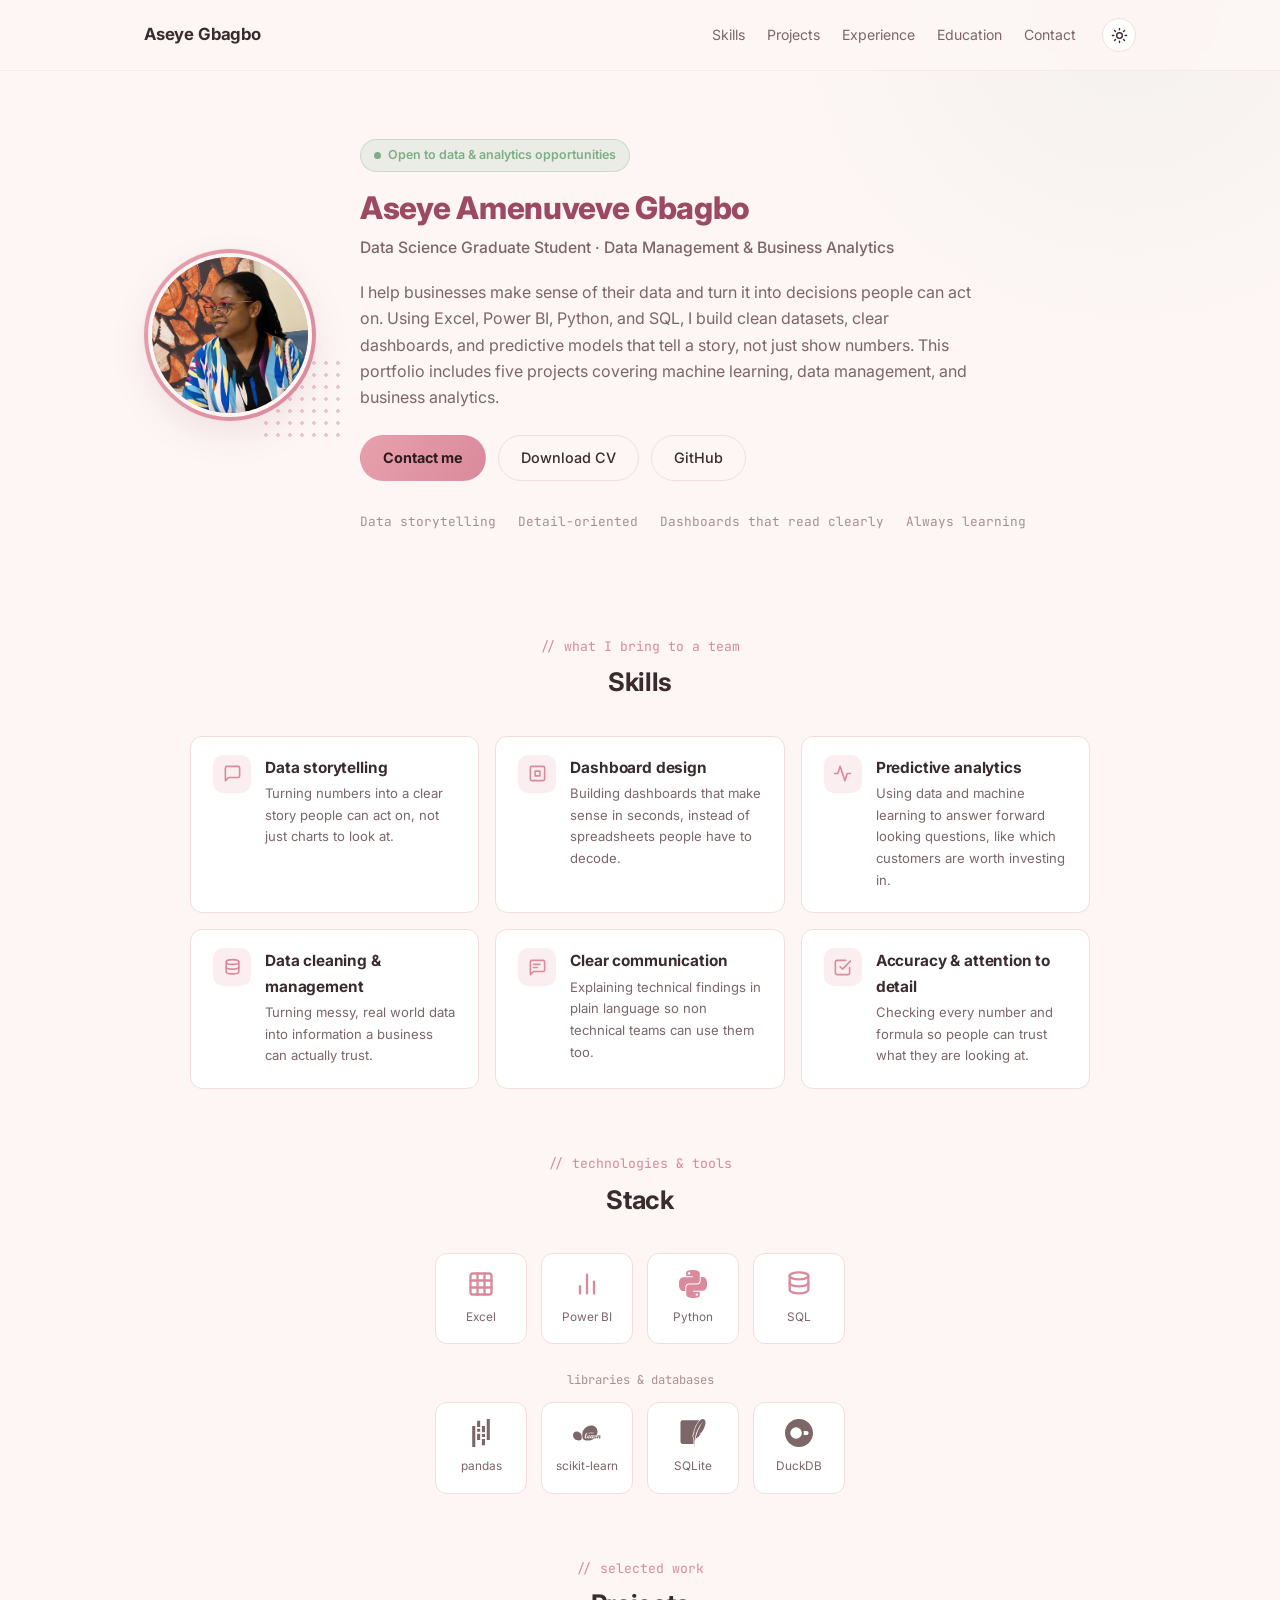
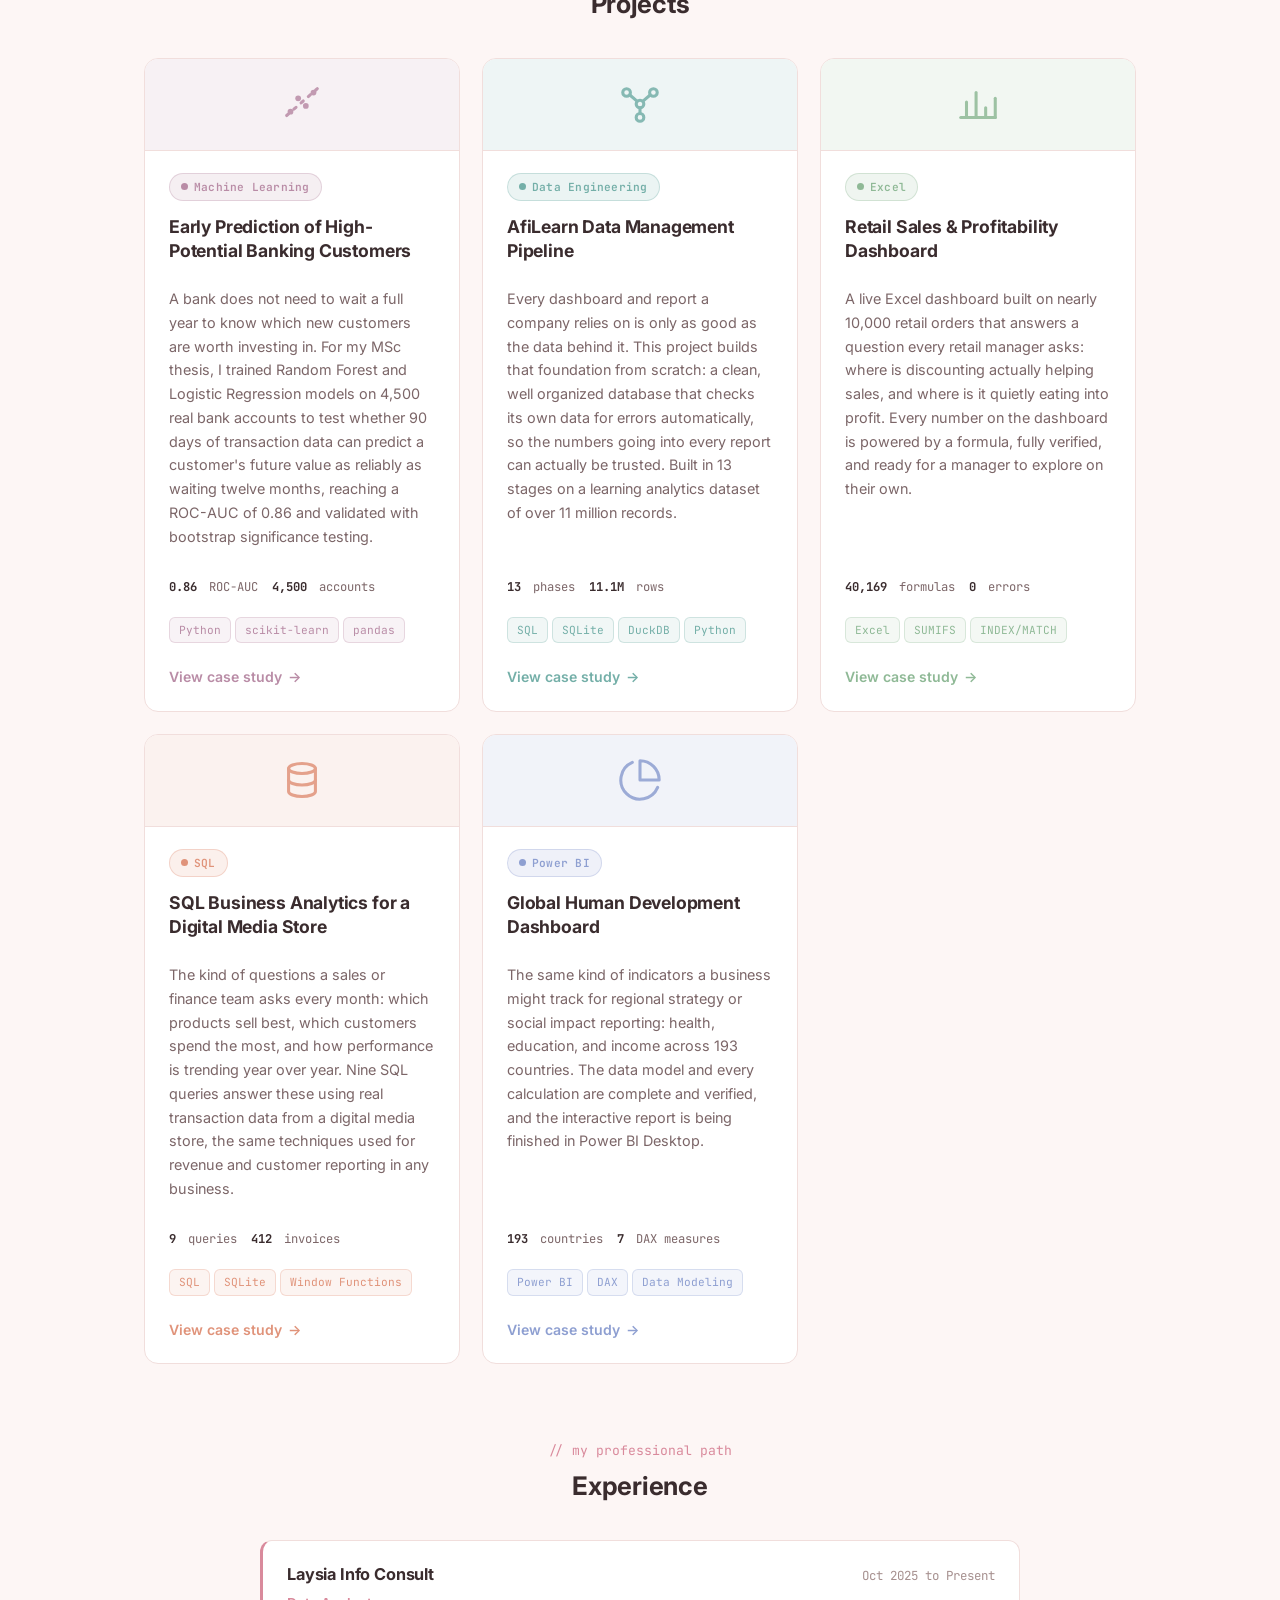
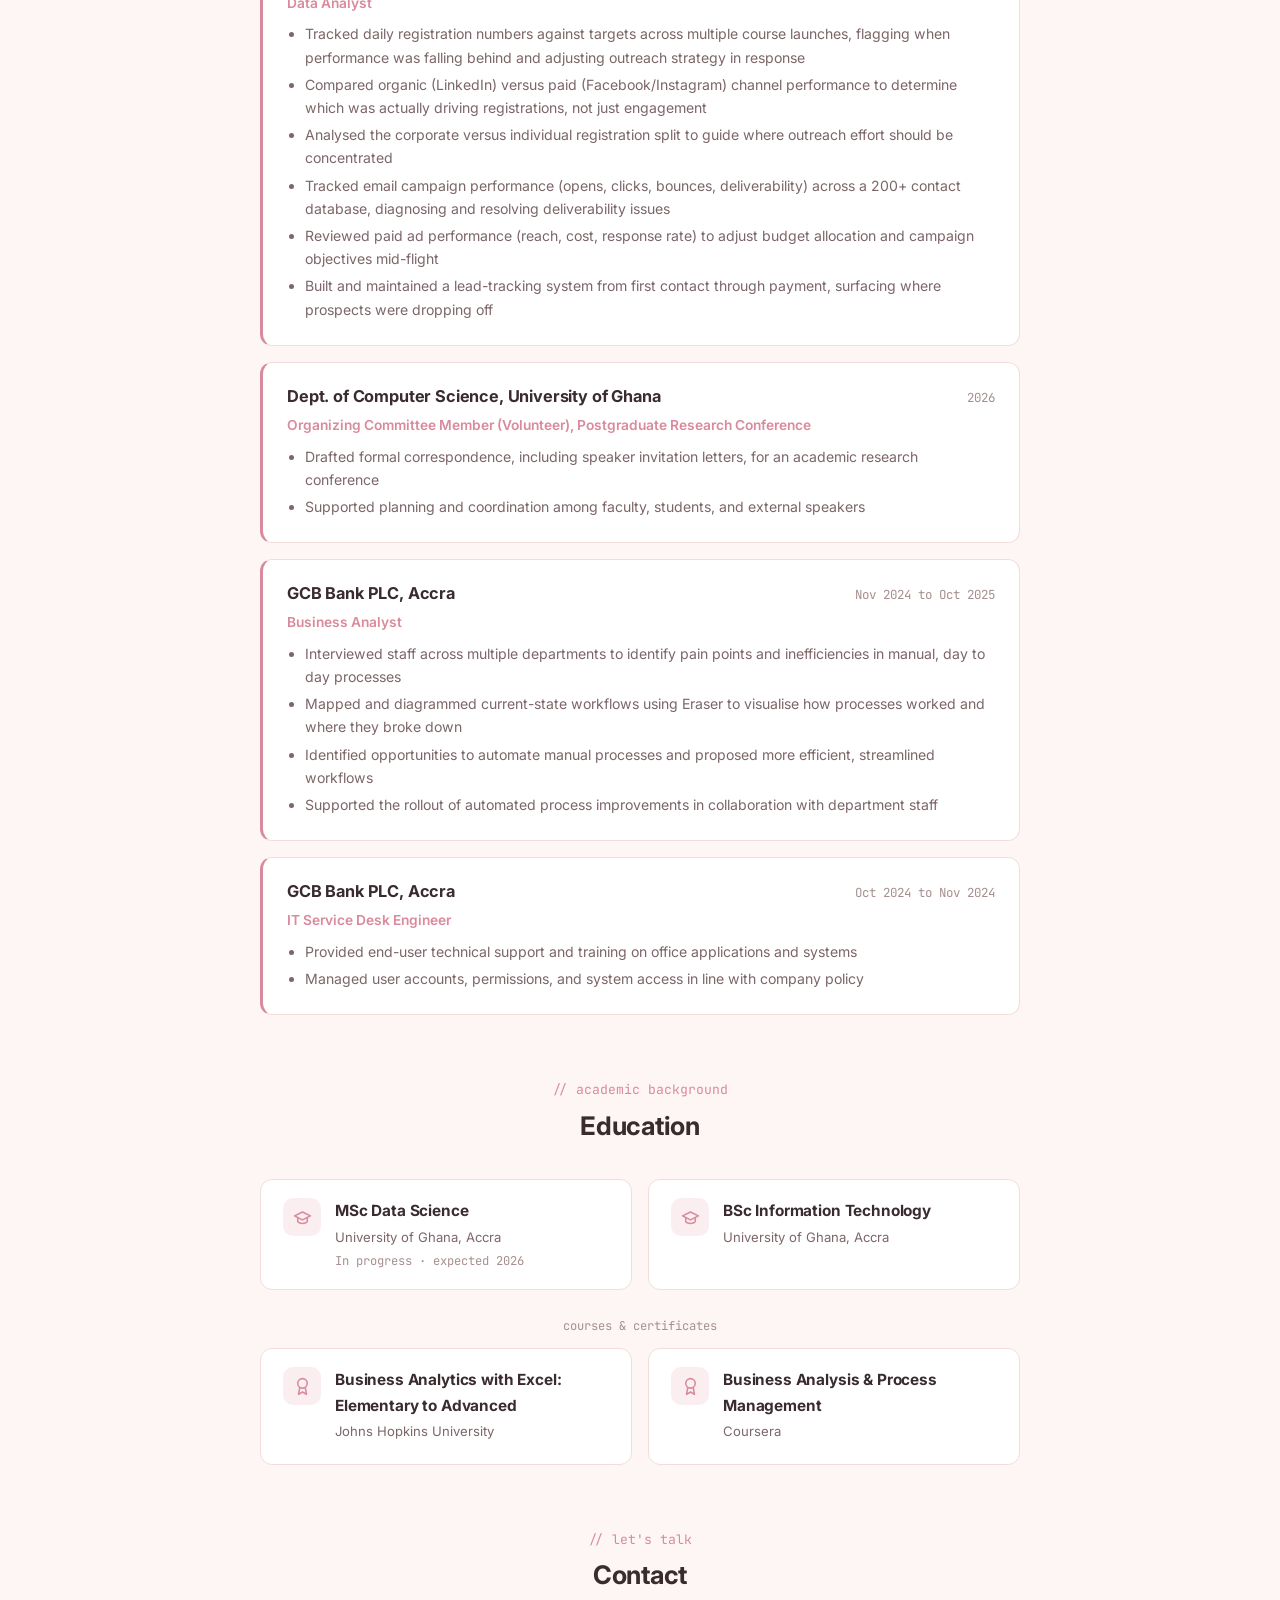
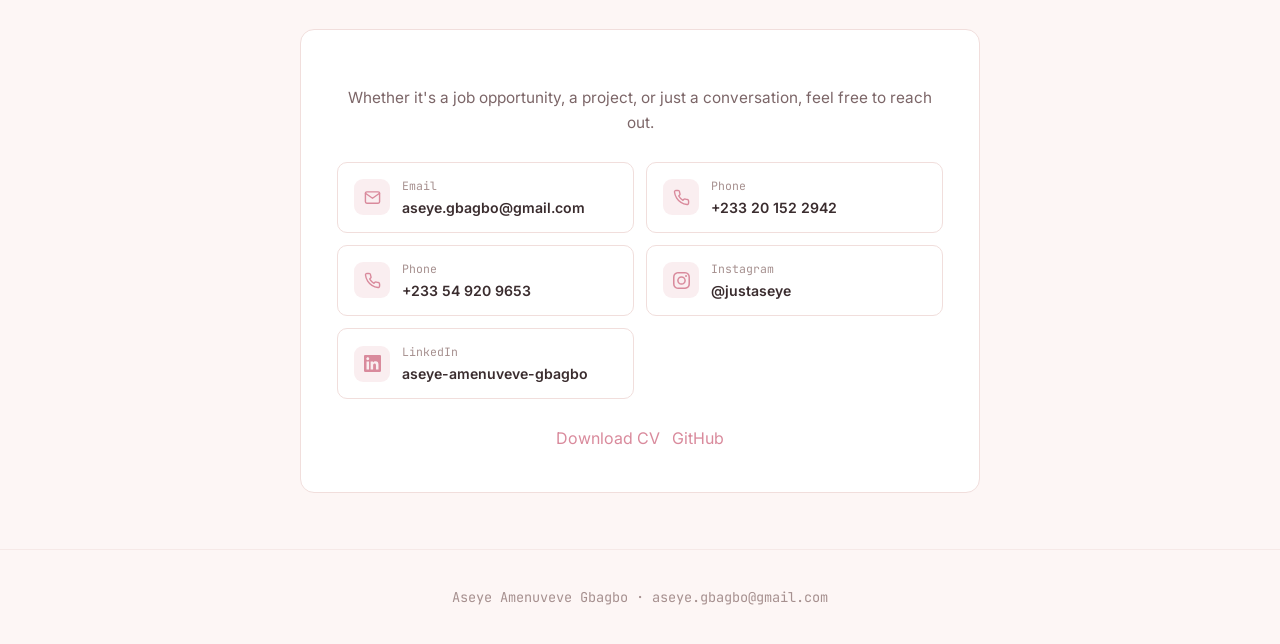
==== commit e843bc0b: "Add files via upload changed background design" ====
--- a/index.html
+++ b/index.html
@@ -31,13 +31,16 @@
 
 <div class="wrap">
   <section class="hero">
-    <div class="hero-photo-wrap">
-      <img src="assets/images/profile.jpg" alt="Portrait of Aseye Gbagbo">
+    <div class="hero-photo-zone">
+      <div class="bg-dots"></div>
+      <div class="hero-photo-wrap">
+        <img src="assets/images/profile.jpg" alt="Portrait of Aseye Gbagbo">
+      </div>
     </div>
     <div class="hero-text">
       <span class="pill"><span class="dot"></span>Open to data & analytics opportunities</span>
       <h1>Aseye Amenuveve Gbagbo</h1>
-      <p class="subtitle">MSc Data Science Candidate · Data Analytics &amp; Digital Communications</p>
+      <p class="subtitle">Data Science Graduate Student · Data Management &amp; Business Analytics</p>
       <p class="lede">
         I help businesses make sense of their data and turn it into decisions people can act on.
         Using Excel, Power BI, Python, and SQL, I build clean datasets, clear dashboards, and
@@ -45,7 +48,7 @@
         projects covering machine learning, data management, and business analytics.
       </p>
       <div class="links">
-        <a class="primary" href="mailto:aseye.gbagbo@gmail.com">Email me</a>
+        <a class="primary" href="#contact">Contact me</a>
         <a href="assets/files/Aseye_Gbagbo_CV.pdf" target="_blank" rel="noopener">Download CV</a>
         <a href="https://github.com/leesey15" target="_blank" rel="noopener">GitHub</a>
       </div>
@@ -290,11 +293,14 @@
         <h3>Laysia Info Consult</h3>
         <span class="tl-dates">Oct 2025 to Present</span>
       </div>
-      <div class="tl-role">Administrative Assistant</div>
+      <div class="tl-role">Data Analyst</div>
       <ul>
-        <li>Manage digital communication, including social media content and client-facing correspondence</li>
-        <li>Prepare materials for conferences and client events</li>
-        <li>Maintain records and information management systems for a records and data consultancy</li>
+        <li>Tracked daily registration numbers against targets across multiple course launches, flagging when performance was falling behind and adjusting outreach strategy in response</li>
+        <li>Compared organic (LinkedIn) versus paid (Facebook/Instagram) channel performance to determine which was actually driving registrations, not just engagement</li>
+        <li>Analysed the corporate versus individual registration split to guide where outreach effort should be concentrated</li>
+        <li>Tracked email campaign performance (opens, clicks, bounces, deliverability) across a 200+ contact database, diagnosing and resolving deliverability issues</li>
+        <li>Reviewed paid ad performance (reach, cost, response rate) to adjust budget allocation and campaign objectives mid-flight</li>
+        <li>Built and maintained a lead-tracking system from first contact through payment, surfacing where prospects were dropping off</li>
       </ul>
     </div>
 
@@ -315,11 +321,12 @@
         <h3>GCB Bank PLC, Accra</h3>
         <span class="tl-dates">Nov 2024 to Oct 2025</span>
       </div>
-      <div class="tl-role">Secretary</div>
+      <div class="tl-role">Business Analyst</div>
       <ul>
-        <li>Maintained and updated records and databases; generated routine reports</li>
-        <li>Drafted, proofread, and edited confidential correspondence and official documents</li>
-        <li>Organized meetings, took minutes, and distributed notes to relevant staff</li>
+        <li>Interviewed staff across multiple departments to identify pain points and inefficiencies in manual, day to day processes</li>
+        <li>Mapped and diagrammed current-state workflows using Eraser to visualise how processes worked and where they broke down</li>
+        <li>Identified opportunities to automate manual processes and proposed more efficient, streamlined workflows</li>
+        <li>Supported the rollout of automated process improvements in collaboration with department staff</li>
       </ul>
     </div>
 
@@ -383,13 +390,31 @@
   </div>
   <div class="contact-card">
     <p>Whether it's a job opportunity, a project, or just a conversation, feel free to reach out.</p>
+    <div class="contact-grid">
+      <a class="contact-item" href="mailto:aseye.gbagbo@gmail.com">
+        <div class="contact-ico"><svg viewBox="0 0 24 24" fill="none" stroke="currentColor" stroke-width="2" stroke-linecap="round" stroke-linejoin="round"><rect x="2" y="4" width="20" height="16" rx="2"/><path d="M22 6l-10 7L2 6"/></svg></div>
+        <div><div class="contact-label">Email</div><div class="contact-value">aseye.gbagbo@gmail.com</div></div>
+      </a>
+      <a class="contact-item" href="tel:+233201522942">
+        <div class="contact-ico"><svg viewBox="0 0 24 24" fill="none" stroke="currentColor" stroke-width="2" stroke-linecap="round" stroke-linejoin="round"><path d="M22 16.92v3a2 2 0 0 1-2.18 2 19.79 19.79 0 0 1-8.63-3.07 19.5 19.5 0 0 1-6-6 19.79 19.79 0 0 1-3.07-8.67A2 2 0 0 1 4.11 2h3a2 2 0 0 1 2 1.72 12.84 12.84 0 0 0 .7 2.81 2 2 0 0 1-.45 2.11L8.09 9.91a16 16 0 0 0 6 6l1.27-1.27a2 2 0 0 1 2.11-.45 12.84 12.84 0 0 0 2.81.7A2 2 0 0 1 22 16.92z"/></svg></div>
+        <div><div class="contact-label">Phone</div><div class="contact-value">+233 20 152 2942</div></div>
+      </a>
+      <a class="contact-item" href="tel:+233549209653">
+        <div class="contact-ico"><svg viewBox="0 0 24 24" fill="none" stroke="currentColor" stroke-width="2" stroke-linecap="round" stroke-linejoin="round"><path d="M22 16.92v3a2 2 0 0 1-2.18 2 19.79 19.79 0 0 1-8.63-3.07 19.5 19.5 0 0 1-6-6 19.79 19.79 0 0 1-3.07-8.67A2 2 0 0 1 4.11 2h3a2 2 0 0 1 2 1.72 12.84 12.84 0 0 0 .7 2.81 2 2 0 0 1-.45 2.11L8.09 9.91a16 16 0 0 0 6 6l1.27-1.27a2 2 0 0 1 2.11-.45 12.84 12.84 0 0 0 2.81.7A2 2 0 0 1 22 16.92z"/></svg></div>
+        <div><div class="contact-label">Phone</div><div class="contact-value">+233 54 920 9653</div></div>
+      </a>
+      <a class="contact-item" href="https://instagram.com/justaseye" target="_blank" rel="noopener">
+        <div class="contact-ico"><svg viewBox="0 0 24 24" fill="currentColor"><path d="M7.0301.084c-1.2768.0602-2.1487.264-2.911.5634-.7888.3075-1.4575.72-2.1228 1.3877-.6652.6677-1.075 1.3368-1.3802 2.127-.2954.7638-.4956 1.6365-.552 2.914-.0564 1.2775-.0689 1.6882-.0626 4.947.0062 3.2586.0206 3.6671.0825 4.9473.061 1.2765.264 2.1482.5635 2.9107.308.7889.72 1.4573 1.388 2.1228.6679.6655 1.3365 1.0743 2.1285 1.38.7632.295 1.6361.4961 2.9134.552 1.2773.056 1.6884.069 4.9462.0627 3.2578-.0062 3.668-.0207 4.9478-.0814 1.28-.0607 2.147-.2652 2.9098-.5633.7889-.3086 1.4578-.72 2.1228-1.3881.665-.6682 1.0745-1.3378 1.3795-2.1284.2957-.7632.4966-1.636.552-2.9124.056-1.2809.0692-1.6898.063-4.948-.0063-3.2583-.021-3.6668-.0817-4.9465-.0607-1.2797-.264-2.1487-.5633-2.9117-.3084-.7889-.72-1.4568-1.3876-2.1228C21.2982 1.33 20.628.9208 19.8378.6165 19.074.321 18.2017.1197 16.9244.0645 15.6471.0093 15.236-.005 11.977.0014 8.718.0076 8.31.0215 7.0301.0839m.1402 21.6932c-1.17-.0509-1.8053-.2453-2.2287-.408-.5606-.216-.96-.4771-1.3819-.895-.422-.4178-.6811-.8186-.9-1.378-.1644-.4234-.3624-1.058-.4171-2.228-.0595-1.2645-.072-1.6442-.079-4.848-.007-3.2037.0053-3.583.0607-4.848.05-1.169.2456-1.805.408-2.2282.216-.5613.4762-.96.895-1.3816.4188-.4217.8184-.6814 1.3783-.9003.423-.1651 1.0575-.3614 2.227-.4171 1.2655-.06 1.6447-.072 4.848-.079 3.2033-.007 3.5835.005 4.8495.0608 1.169.0508 1.8053.2445 2.228.408.5608.216.96.4754 1.3816.895.4217.4194.6816.8176.9005 1.3787.1653.4217.3617 1.056.4169 2.2263.0602 1.2655.0739 1.645.0796 4.848.0058 3.203-.0055 3.5834-.061 4.848-.051 1.17-.245 1.8055-.408 2.2294-.216.5604-.4763.96-.8954 1.3814-.419.4215-.8181.6811-1.3783.9-.4224.1649-1.0577.3617-2.2262.4174-1.2656.0595-1.6448.072-4.8493.079-3.2045.007-3.5825-.006-4.848-.0608M16.953 5.5864A1.44 1.44 0 1 0 18.39 4.144a1.44 1.44 0 0 0-1.437 1.4424M5.8385 12.012c.0067 3.4032 2.7706 6.1557 6.173 6.1493 3.4026-.0065 6.157-2.7701 6.1506-6.1733-.0065-3.4032-2.771-6.1565-6.174-6.1498-3.403.0067-6.156 2.771-6.1496 6.1738M8 12.0077a4 4 0 1 1 4.008 3.9921A3.9996 3.9996 0 0 1 8 12.0077"/></svg></div>
+        <div><div class="contact-label">Instagram</div><div class="contact-value">@justaseye</div></div>
+      </a>
+      <a class="contact-item" href="https://www.linkedin.com/in/aseye-amenuveve-gbagbo" target="_blank" rel="noopener">
+        <div class="contact-ico"><svg viewBox="0 0 24 24" fill="currentColor"><path d="M20.447 20.452h-3.554v-5.569c0-1.328-.027-3.037-1.852-3.037-1.853 0-2.136 1.445-2.136 2.939v5.667H9.351V9h3.414v1.561h.046c.477-.9 1.637-1.85 3.37-1.85 3.601 0 4.267 2.37 4.267 5.455v6.286zM5.337 7.433c-1.144 0-2.063-.926-2.063-2.065 0-1.138.92-2.063 2.063-2.063 1.14 0 2.064.925 2.064 2.063 0 1.139-.925 2.065-2.064 2.065zm1.782 13.019H3.555V9h3.564v11.452zM22.225 0H1.771C.792 0 0 .774 0 1.729v20.542C0 23.227.792 24 1.771 24h20.451C23.2 24 24 23.227 24 22.271V1.729C24 .774 23.2 0 22.222 0h.003z"/></svg></div>
+        <div><div class="contact-label">LinkedIn</div><div class="contact-value">aseye-amenuveve-gbagbo</div></div>
+      </a>
+    </div>
     <div class="links">
-      <a class="primary" href="mailto:aseye.gbagbo@gmail.com">Email me</a>
-      <a href="assets/files/Aseye_Gbagbo_CV.pdf" target="_blank" rel="noopener">Download CV</a>
-    </div>
-    <div class="social-row">
-      <a href="mailto:aseye.gbagbo@gmail.com" aria-label="Email"><svg viewBox="0 0 24 24" fill="none" stroke="currentColor" stroke-width="2" stroke-linecap="round" stroke-linejoin="round"><rect x="2" y="4" width="20" height="16" rx="2"/><path d="M22 6l-10 7L2 6"/></svg></a>
-      <a href="https://github.com/leesey15" target="_blank" rel="noopener" aria-label="GitHub"><svg viewBox="0 0 24 24" fill="currentColor"><path d="M12 .297c-6.63 0-12 5.373-12 12 0 5.303 3.438 9.8 8.205 11.385.6.113.82-.258.82-.577 0-.285-.01-1.04-.015-2.04-3.338.724-4.042-1.61-4.042-1.61C4.422 18.07 3.633 17.7 3.633 17.7c-1.087-.744.084-.729.084-.729 1.205.084 1.838 1.236 1.838 1.236 1.07 1.835 2.809 1.305 3.495.998.108-.776.417-1.305.76-1.605-2.665-.3-5.466-1.332-5.466-5.93 0-1.31.465-2.38 1.235-3.22-.135-.303-.54-1.523.105-3.176 0 0 1.005-.322 3.3 1.23.96-.267 1.98-.399 3-.405 1.02.006 2.04.138 3 .405 2.28-1.552 3.285-1.23 3.285-1.23.645 1.653.24 2.873.12 3.176.765.84 1.23 1.91 1.23 3.22 0 4.61-2.805 5.625-5.475 5.92.42.36.81 1.096.81 2.22 0 1.606-.015 2.896-.015 3.286 0 .315.21.69.825.57C20.565 22.092 24 17.592 24 12.297c0-6.627-5.373-12-12-12"/></svg></a>
+      <a class="primary" href="assets/files/Aseye_Gbagbo_CV.pdf" target="_blank" rel="noopener">Download CV</a>
+      <a href="https://github.com/leesey15" target="_blank" rel="noopener">GitHub</a>
     </div>
   </div>
 </div>
--- a/assets/style.css
+++ b/assets/style.css
@@ -119,7 +119,15 @@
 /* ---- Hero ---- */
 .hero { padding: 68px 0 40px; display: flex; align-items: center; gap: 44px; flex-wrap: wrap; }
 .hero-text { flex: 1; min-width: 280px; }
+.hero-photo-zone { position: relative; flex-shrink: 0; width: 172px; height: 172px; }
+.hero-photo-zone .bg-dots {
+  position: absolute; width: 82px; height: 82px; bottom: -18px; right: -26px; z-index: 1;
+  background-image: radial-gradient(var(--rose-2) 1.8px, transparent 1.8px);
+  background-size: 12px 12px;
+  opacity: 0.45;
+}
 .hero-photo-wrap {
+  position: relative; z-index: 2;
   width: 172px; height: 172px; border-radius: 50%; flex-shrink: 0;
   padding: 4px;
   background: var(--gradient);
@@ -256,20 +264,30 @@
 
 /* ---- Contact ---- */
 .contact-card {
-  max-width: 560px; margin: 0 auto; text-align: center;
+  max-width: 680px; margin: 0 auto; text-align: center;
   background: var(--surface-card); border: 1px solid var(--border); border-radius: var(--radius);
   padding: 40px 36px;
 }
-.contact-card p { color: var(--text-secondary); font-size: 0.96rem; margin-bottom: 22px; }
+.contact-card > p { color: var(--text-secondary); font-size: 0.96rem; margin-bottom: 26px; }
+.contact-grid {
+  display: grid; grid-template-columns: repeat(auto-fit, minmax(230px, 1fr)); gap: 12px;
+  text-align: left; margin-bottom: 26px;
+}
+.contact-item {
+  display: flex; align-items: center; gap: 12px; padding: 13px 16px;
+  background: var(--surface); border: 1px solid var(--border); border-radius: 10px;
+  color: var(--text-primary); text-decoration: none; transition: all .15s;
+}
+.contact-item:hover { border-color: var(--rose-2); transform: translateY(-2px); text-decoration: none; background: var(--surface-hover); }
+.contact-item .contact-ico {
+  width: 36px; height: 36px; border-radius: 9px; flex-shrink: 0;
+  background: color-mix(in srgb, var(--rose-2) 15%, transparent); color: var(--rose-2);
+  display: flex; align-items: center; justify-content: center;
+}
+.contact-item .contact-ico svg { width: 17px; height: 17px; }
+.contact-item .contact-label { font-size: 0.72rem; color: var(--text-muted); font-family: 'JetBrains Mono', monospace; margin-bottom: 1px; }
+.contact-item .contact-value { font-size: 0.88rem; font-weight: 600; color: var(--text-primary); word-break: break-word; }
 .contact-card .links { display: flex; gap: 12px; justify-content: center; flex-wrap: wrap; }
-.social-row { display: flex; justify-content: center; gap: 16px; margin-top: 26px; }
-.social-row a {
-  width: 38px; height: 38px; border-radius: 50%; border: 1px solid var(--border);
-  display: flex; align-items: center; justify-content: center; color: var(--text-secondary);
-  transition: all .15s;
-}
-.social-row a:hover { color: var(--rose-2); border-color: var(--rose-2); transform: translateY(-2px); text-decoration: none; }
-.social-row svg { width: 17px; height: 17px; }
 
 /* ---- Project detail pages ---- */
 body.proj-ml      { --proj-accent: var(--ml); }
@@ -326,7 +344,9 @@
 /* ---- responsive ---- */
 @media (max-width: 640px) {
   .hero { flex-direction: column; align-items: flex-start; gap: 26px; }
+  .hero-photo-zone { width: 128px; height: 128px; }
   .hero-photo-wrap { width: 128px; height: 128px; }
+  .hero-photo-zone .bg-dots { width: 62px; height: 62px; bottom: -14px; right: -20px; }
   .hero h1 { font-size: 1.9rem; }
   .tl-item .tl-top { flex-direction: column; }
 }
